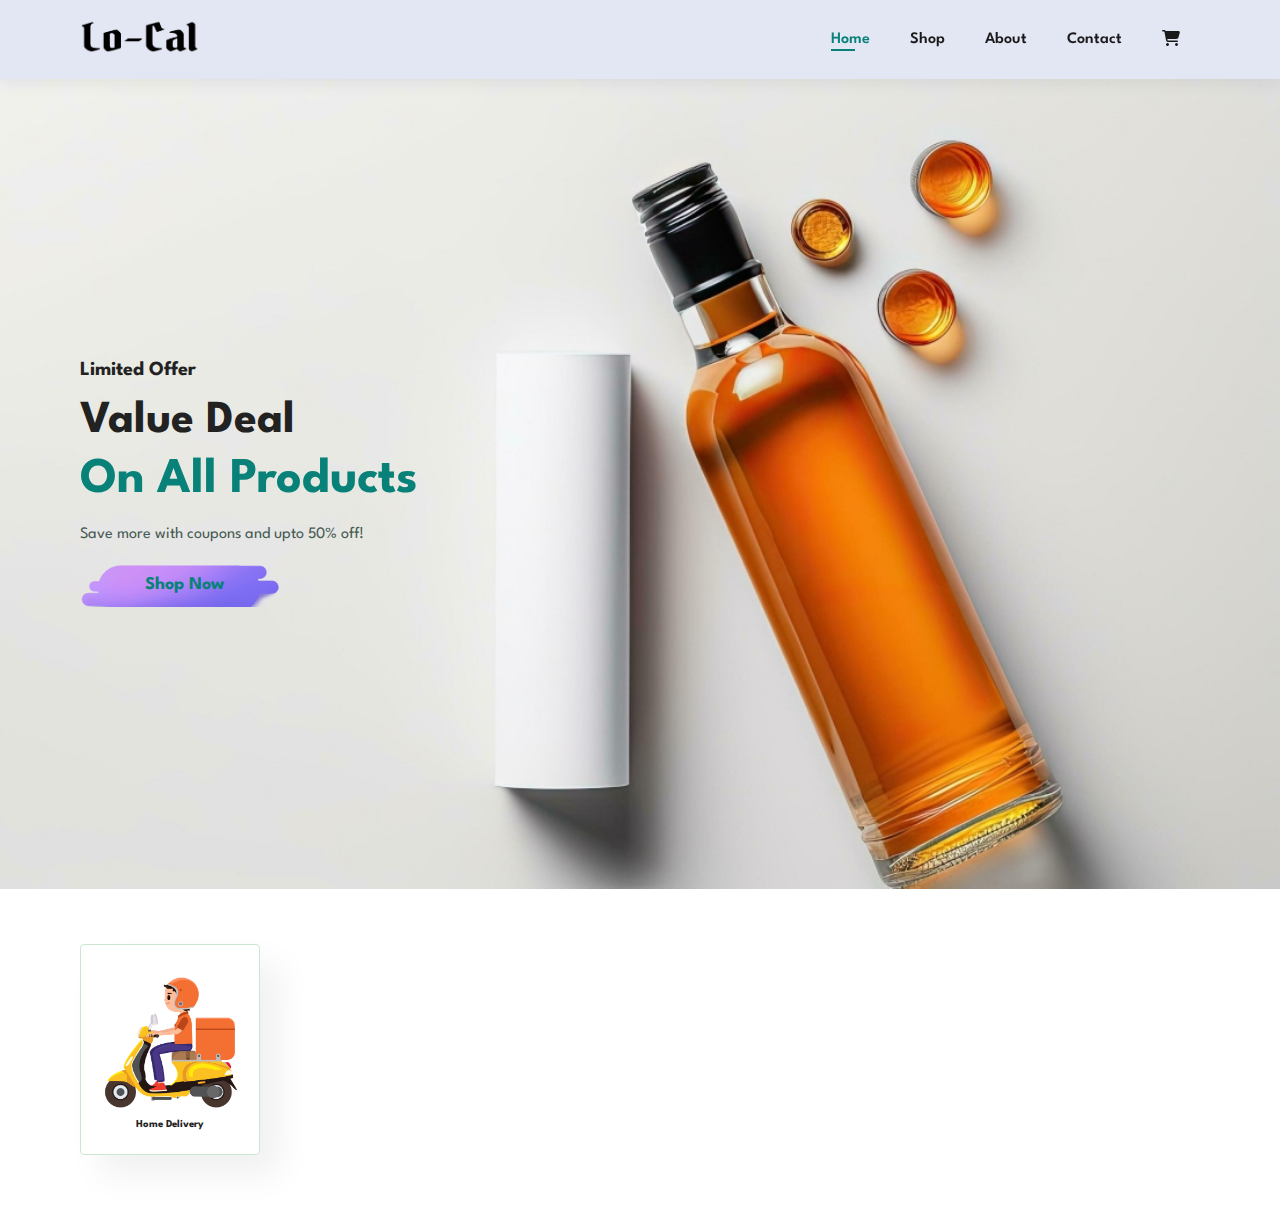
==== e-com/index.html @ 2f4bb517 "lo-cal" ====
<!DOCTYPE html>
<html lang="en">
<head>
    <meta charset="UTF-8">
    <meta http-equiv="X-UA-Compatible" content="ie=edge" />
    <meta name="viewport" content="width=device-width, initial-scale=1.0">
    <title>Lo-Cal</title>
    <link rel="stylesheet" href="style.css">
    <link rel="stylesheet" href="https://cdnjs.cloudflare.com/ajax/libs/font-awesome/6.6.0/css/all.min.css">
</head>
<body>
    
    <section id="header">
        <a href="#"><img src="assets/images/logo.png" class="logo" alt="Lo-Cal Logo"></a>
        <div>
            <ul id="navbar">
                <li><a class="active" href="index.html">Home</a></li>
                <li><a href="shop.html">Shop</a></li>
                <li><a href="about.html">About</a></li>
                <li><a href="contact.html">Contact</a></li>
                <li><a href="cart.html"><i class="fa-solid fa-cart-shopping"></i></a></li>
            </ul>
        </div>
    </section>

    <section id="hero">
        <h4>Limited Offer</h4>
        <h2>Value Deal</h2>
        <h1>On All Products</h1>
        <p>Save more with coupons and upto 50% off!</p>
        <button>Shop Now</button>
    </section>

    <section id="feature" class="section-p1">
         <div class="fe-box">
            <img src="assets/images/f1.png" alt="Home Delivery">
            <h6>Home Delivery</h6>
         </div>
    </section>

</body>
</html>
---- e-com/style.css ----
@import url('https://fonts.googleapis.com/css2?family=League+Spartan:wght@100..900&display=swap');

*{
    margin: 0;
    padding: 0;
    box-sizing: border-box;
    font-family: "League Spartan", sans-serif;
}

body{
    width: 100%;
}

h1{
    font-size: 50px;
    line-height: 64px;
    color: #222;
}

h2{
    font-size: 46px;
    line-height: 54px;
    color: #222;
}

h4{
    font-size: 20px;
    color: #222;
}

h6{
    font-weight: 700;
    color: #222;
}

p{
    font-size: 16px;
    color: #465b52;
    margin: 15px 0 20px;
}

.section-p1{
    padding: 40px 80px;
}

.section-m1{
    padding: 40px 0;
}

/* Header Start */

#header{
    display: flex;
    align-items: center;
    justify-content: space-between;
    padding: 20px 80px;
    background: #e3e6f3;
    box-shadow: 0 5px 15px rgba(0, 0, 0, 0.06);
    z-index: 999;
    position: sticky;
    top: 0;
    left: 0;
}

#header img{
    width: 120px;
}

#navbar{
    display: flex;
    align-items: center;
    justify-content: center;
}

#navbar li{
    list-style: none;
    padding: 0 20px;
    position: relative;
}

#navbar li a{
    text-decoration: none;
    font-size: 16px;
    font-weight: 600;
    color: #1a1a1a;
    transition: 0.3s ease;
}

#navbar li a:hover,
#navbar li a.active{
    color: #088178;
}

#navbar li a.active::after,
#navbar li a:hover::after{
    content: "";
    width: 30%;
    height: 2px;
    background: #088178;
    position: absolute;
    bottom: -4px;
    left: 20px;
}

/* Home Page */
#hero{
    background: url("assets/images/hero.jpg");
    height: 90vh;
    width: 100%;
    background-size: cover;
    background-position: top 25% right 0;
    padding: 0 80px;
    display: flex;
    flex-direction: column;
    align-items: flex-start;
    justify-content: center;
}

#hero h4{
    padding-bottom: 15px;
}

#hero h1{
    color: #088178;
}

#hero button{
    background-image: url("assets/images/button.png");
    background-color: transparent;
    color: #088178;
    border: 0;
    padding: 14px 80px 14px 65px;
    background-repeat: no-repeat;
    cursor: pointer;
    font-weight: 700;
    font-size: 18px;
}

/* Feature Start */

#feature .fe-box{
    width: 180px;
    text-align: center;
    padding: 25px 15px;
    box-shadow: 20px 20px 34px rgba(0, 0, 0, 0.06);
    border: 1px solid #cce7d0;
    border-radius: 4px;
    margin: 15px 0;
}

#feature .fe-box:hover{
    box-shadow: 10px 10px 54px rgba(70, 62, 221, 0.1);
}

.fe-box img{
    width: 150px;
}
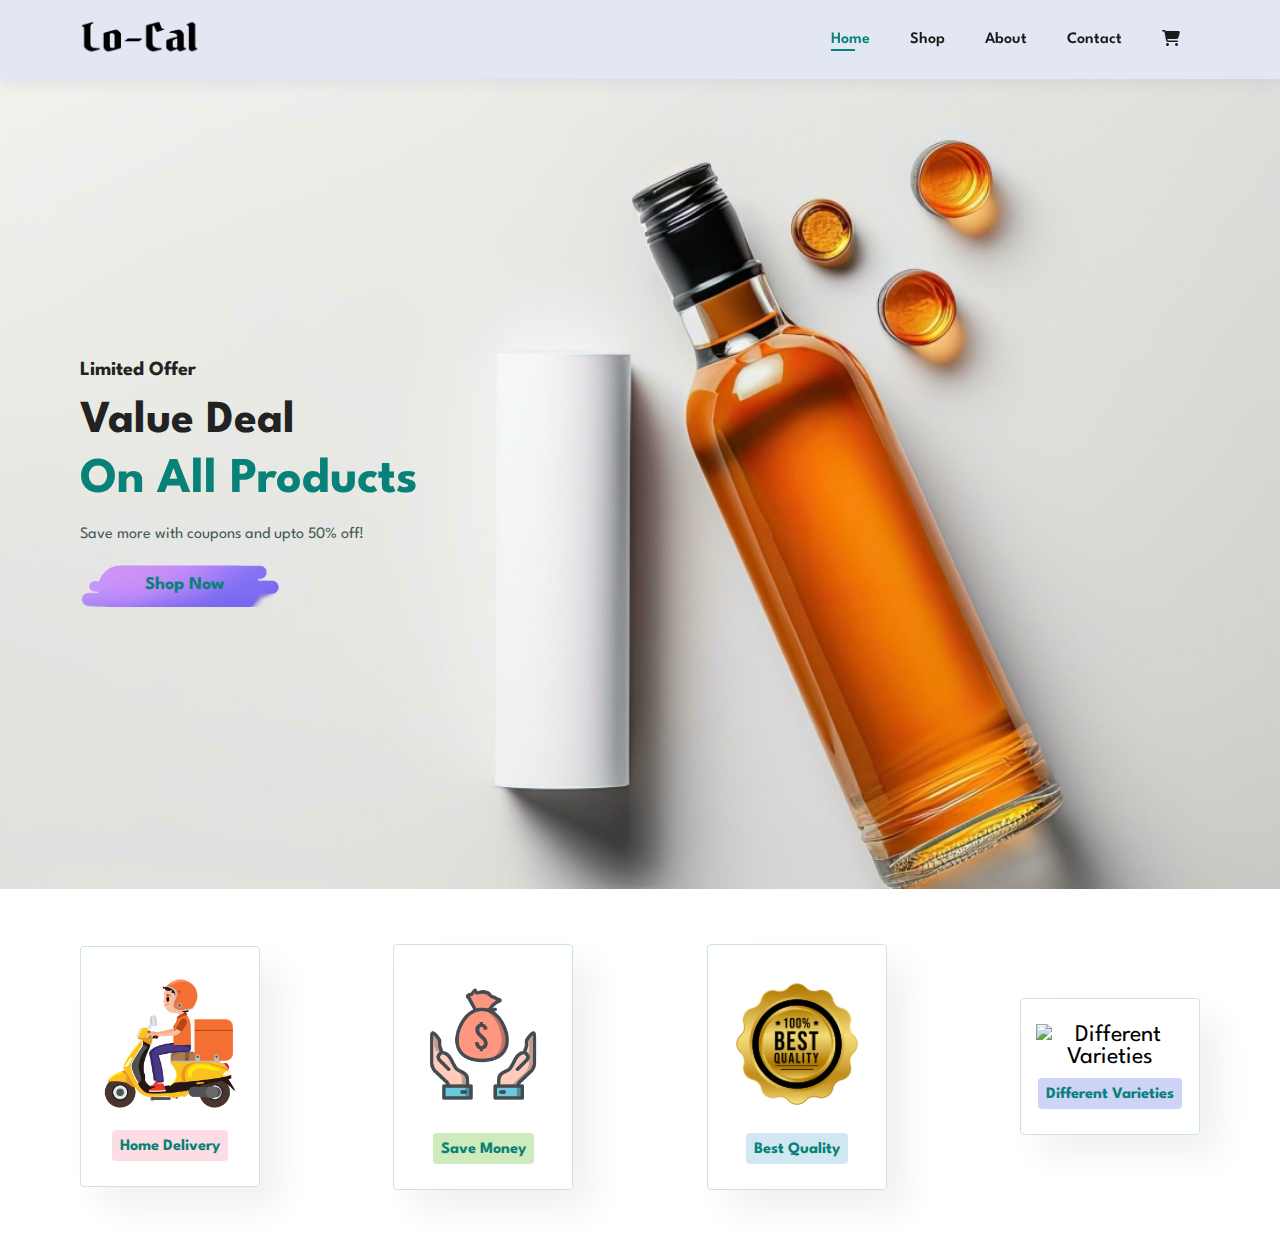
==== commit 00d1cf86: "lo-cal" ====
--- a/e-com/index.html
+++ b/e-com/index.html
@@ -36,6 +36,18 @@
             <img src="assets/images/f1.png" alt="Home Delivery">
             <h6>Home Delivery</h6>
          </div>
+         <div class="fe-box">
+            <img src="assets/images/f2.png" alt="Save Money">
+            <h6>Save Money</h6>
+         </div>
+         <div class="fe-box">
+            <img src="assets/images/f3.png" alt="Best Quality">
+            <h6>Best Quality</h6>
+         </div>
+         <div class="fe-box">
+            <img src="assets/images/f4.png" alt="Different Varieties">
+            <h6>Different Varieties</h6>
+         </div>
     </section>
 
 </body>
--- a/e-com/style.css
+++ b/e-com/style.css
@@ -138,6 +138,13 @@
 
 /* Feature Start */
 
+#feature{
+    display: flex;
+    align-items: center;
+    justify-content: space-between;
+    flex-wrap: wrap;
+}
+
 #feature .fe-box{
     width: 180px;
     text-align: center;
@@ -146,6 +153,7 @@
     border: 1px solid #cce7d0;
     border-radius: 4px;
     margin: 15px 0;
+    font-size: x-large;
 }
 
 #feature .fe-box:hover{
@@ -153,5 +161,28 @@
 }
 
 .fe-box img{
-    width: 150px;
+    width: 100%;
+    margin-bottom: 10px;
+}
+
+#feature .fe-box h6{
+    display: inline-block;
+    padding: 9px 8px 6px 8px;
+    line-height: 1;
+    border-radius: 4px;
+    color: #088178;
+    background-color: #fddde4;
+}
+
+#feature .fe-box:nth-child(2) h6{
+    background-color: #cdebbc;
+}
+#feature .fe-box:nth-child(3) h6{
+    background-color: #d1e8f2;
+}
+#feature .fe-box:nth-child(4) h6{
+    background-color: #cdd4f8;
+}
+#feature .fe-box:nth-child(5) h6{
+    background-color: #fff2e5;
 }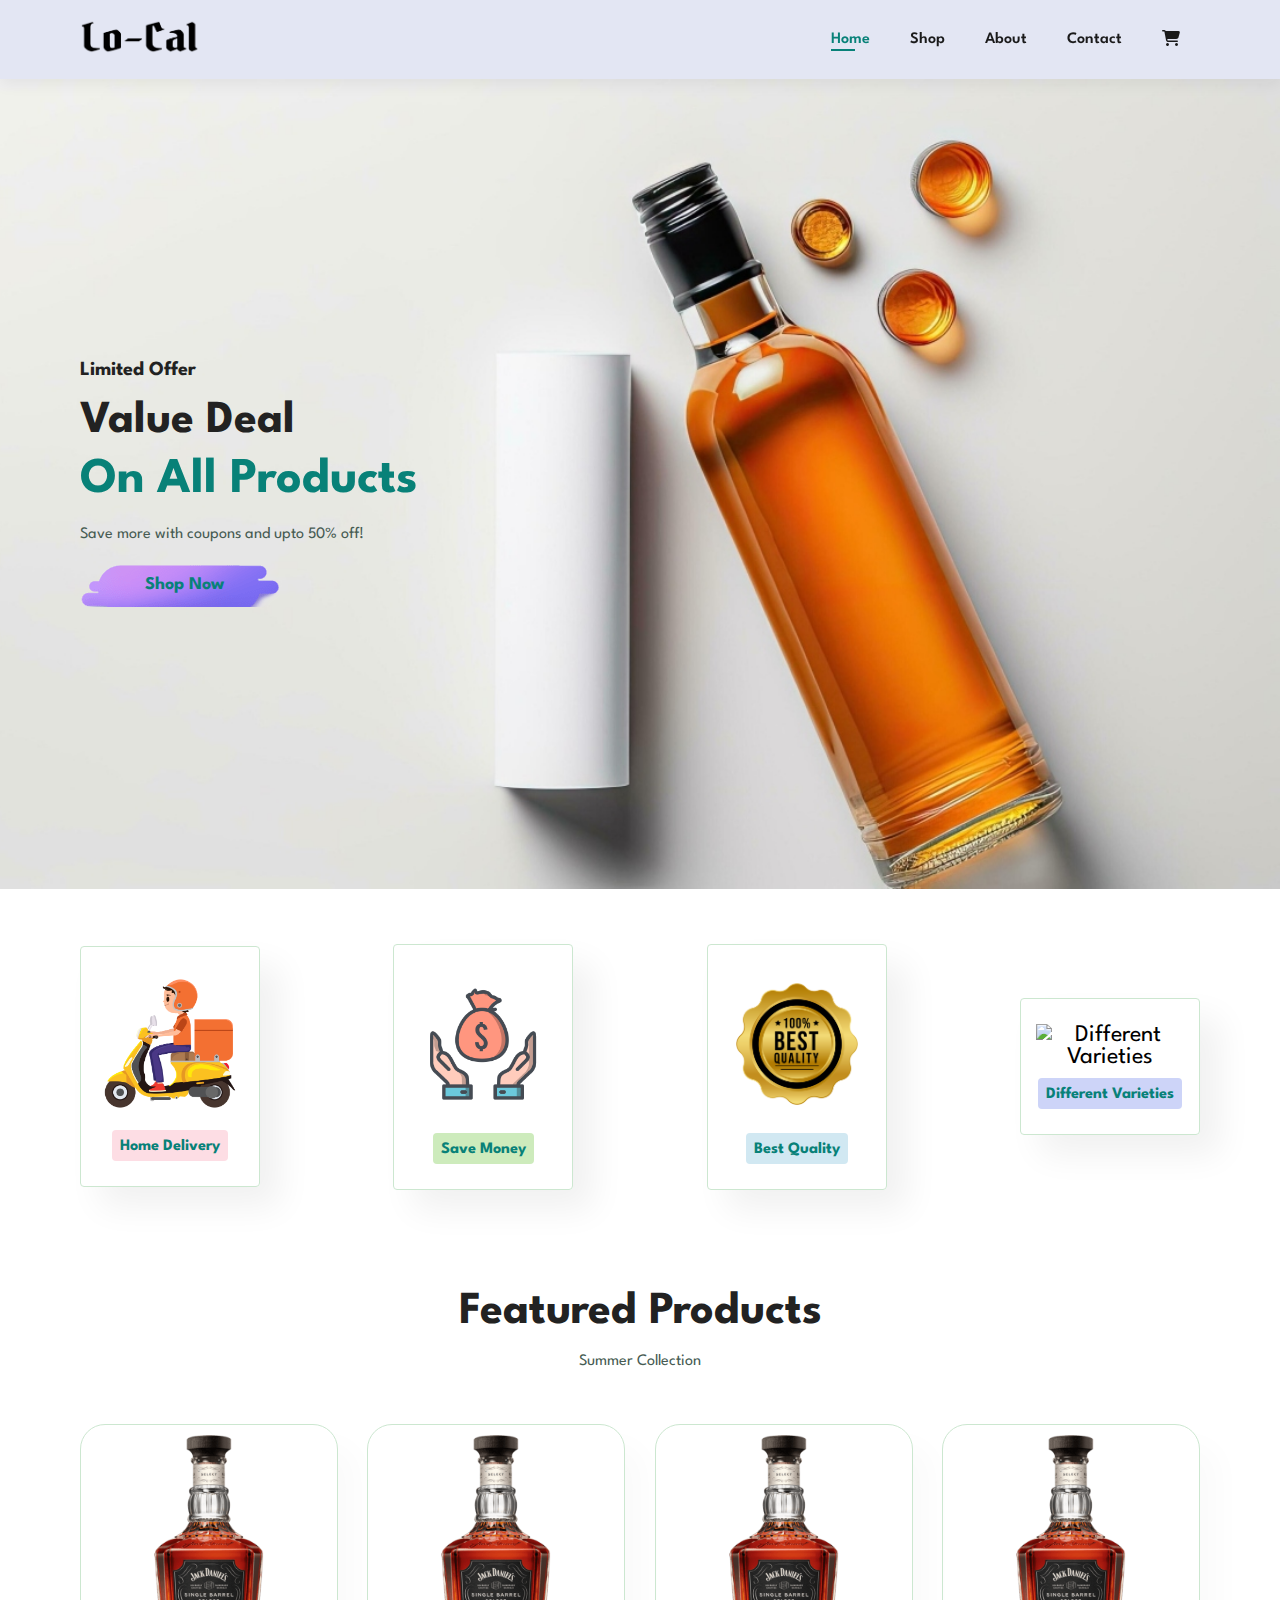
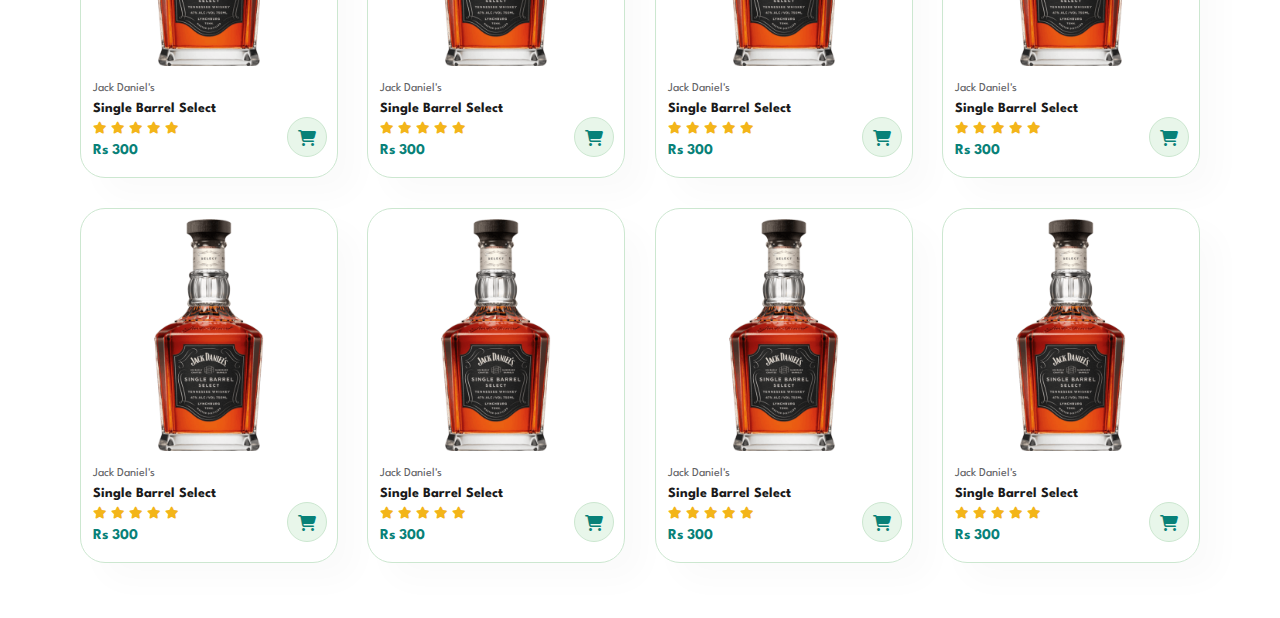
==== commit 18e85352: "lo-cal" ====
--- a/e-com/index.html
+++ b/e-com/index.html
@@ -50,5 +50,140 @@
          </div>
     </section>
 
+    <section id="product1" class="section-p1">
+        <h2>Featured Products</h2>
+        <p>Summer Collection</p>
+        <div class="pro-container">
+            <div class="pro">
+                <img src="assets/images/p1.png" alt="Product 1">
+                <div class="desc">
+                    <span>Jack Daniel's</span>
+                    <h5>Single Barrel Select</h5>
+                    <div class="star">
+                        <i class="fas fa-star"></i>
+                        <i class="fas fa-star"></i>
+                        <i class="fas fa-star"></i>
+                        <i class="fas fa-star"></i>
+                        <i class="fas fa-star"></i>
+                    </div>
+                    <h4>Rs 300</h4>
+                </div>
+                <a href="#"><i class="fa fa-cart-shopping cart"></i></a>
+            </div>
+            <div class="pro">
+                <img src="assets/images/p1.png" alt="Product 1">
+                <div class="desc">
+                    <span>Jack Daniel's</span>
+                    <h5>Single Barrel Select</h5>
+                    <div class="star">
+                        <i class="fas fa-star"></i>
+                        <i class="fas fa-star"></i>
+                        <i class="fas fa-star"></i>
+                        <i class="fas fa-star"></i>
+                        <i class="fas fa-star"></i>
+                    </div>
+                    <h4>Rs 300</h4>
+                </div>
+                <a href="#"><i class="fa fa-cart-shopping cart"></i></a>
+            </div>
+            <div class="pro">
+                <img src="assets/images/p1.png" alt="Product 1">
+                <div class="desc">
+                    <span>Jack Daniel's</span>
+                    <h5>Single Barrel Select</h5>
+                    <div class="star">
+                        <i class="fas fa-star"></i>
+                        <i class="fas fa-star"></i>
+                        <i class="fas fa-star"></i>
+                        <i class="fas fa-star"></i>
+                        <i class="fas fa-star"></i>
+                    </div>
+                    <h4>Rs 300</h4>
+                </div>
+                <a href="#"><i class="fa fa-cart-shopping cart"></i></a>
+            </div>
+            <div class="pro">
+                <img src="assets/images/p1.png" alt="Product 1">
+                <div class="desc">
+                    <span>Jack Daniel's</span>
+                    <h5>Single Barrel Select</h5>
+                    <div class="star">
+                        <i class="fas fa-star"></i>
+                        <i class="fas fa-star"></i>
+                        <i class="fas fa-star"></i>
+                        <i class="fas fa-star"></i>
+                        <i class="fas fa-star"></i>
+                    </div>
+                    <h4>Rs 300</h4>
+                </div>
+                <a href="#"><i class="fa fa-cart-shopping cart"></i></a>
+            </div>
+            <div class="pro">
+                <img src="assets/images/p1.png" alt="Product 1">
+                <div class="desc">
+                    <span>Jack Daniel's</span>
+                    <h5>Single Barrel Select</h5>
+                    <div class="star">
+                        <i class="fas fa-star"></i>
+                        <i class="fas fa-star"></i>
+                        <i class="fas fa-star"></i>
+                        <i class="fas fa-star"></i>
+                        <i class="fas fa-star"></i>
+                    </div>
+                    <h4>Rs 300</h4>
+                </div>
+                <a href="#"><i class="fa fa-cart-shopping cart"></i></a>
+            </div>
+            <div class="pro">
+                <img src="assets/images/p1.png" alt="Product 1">
+                <div class="desc">
+                    <span>Jack Daniel's</span>
+                    <h5>Single Barrel Select</h5>
+                    <div class="star">
+                        <i class="fas fa-star"></i>
+                        <i class="fas fa-star"></i>
+                        <i class="fas fa-star"></i>
+                        <i class="fas fa-star"></i>
+                        <i class="fas fa-star"></i>
+                    </div>
+                    <h4>Rs 300</h4>
+                </div>
+                <a href="#"><i class="fa fa-cart-shopping cart"></i></a>
+            </div>
+            <div class="pro">
+                <img src="assets/images/p1.png" alt="Product 1">
+                <div class="desc">
+                    <span>Jack Daniel's</span>
+                    <h5>Single Barrel Select</h5>
+                    <div class="star">
+                        <i class="fas fa-star"></i>
+                        <i class="fas fa-star"></i>
+                        <i class="fas fa-star"></i>
+                        <i class="fas fa-star"></i>
+                        <i class="fas fa-star"></i>
+                    </div>
+                    <h4>Rs 300</h4>
+                </div>
+                <a href="#"><i class="fa fa-cart-shopping cart"></i></a>
+            </div>
+            <div class="pro">
+                <img src="assets/images/p1.png" alt="Product 1">
+                <div class="desc">
+                    <span>Jack Daniel's</span>
+                    <h5>Single Barrel Select</h5>
+                    <div class="star">
+                        <i class="fas fa-star"></i>
+                        <i class="fas fa-star"></i>
+                        <i class="fas fa-star"></i>
+                        <i class="fas fa-star"></i>
+                        <i class="fas fa-star"></i>
+                    </div>
+                    <h4>Rs 300</h4>
+                </div>
+                <a href="#"><i class="fa fa-cart-shopping cart"></i></a>
+            </div>
+        </div>
+    </section>
+
 </body>
 </html>--- a/e-com/style.css
+++ b/e-com/style.css
@@ -185,4 +185,81 @@
 }
 #feature .fe-box:nth-child(5) h6{
     background-color: #fff2e5;
+}
+
+#product1{
+    text-align: center;
+}
+
+#product1 .pro-container{
+    display: flex;
+    justify-content: space-between;
+    align-items: center;
+    padding-top: 20px;
+    flex-wrap: wrap;
+}
+
+#product1 .pro{
+    width: 23%;
+    min-width: 250px;
+    padding: 10px 12px;
+    border: 1px solid #cce7d0;
+    border-radius: 25px;
+    cursor: pointer;
+    box-shadow: 20px 20px 30px rgba(0, 0, 0, 0.02);
+    margin: 15px 0;
+    transition: 0.2s ease;
+    position: relative;
+}
+
+#product1 .pro:hover{
+    box-shadow: 20px 20px 30px rgba(0, 0, 0, 0.06);
+}
+
+#product1 .pro img{
+    width: 100%;
+    border-radius: 20px;
+}
+
+#product1 .pro .desc{
+    text-align: start;
+    padding: 10px 0;
+
+}
+
+#product1 .pro .desc span{
+    color: #606063;
+    font-size: 12px;
+}
+
+#product1 .pro .desc h5{
+    padding-top: 7px;
+    color: #1a1a1a;
+    font-size: 14px;
+}
+
+#product1 .pro .desc i{
+    padding-top: 7px;
+    font-size: 12px;
+    color: #f3b519;
+}
+
+#product1 .pro .desc h4{
+    padding-top: 7px;
+    font-size: 15px;
+    font-weight: 700;
+    color: #088178;
+}
+
+#product1 .pro .cart{
+    width: 40px;
+    height: 40px;
+    line-height: 40px;
+    border-radius: 50px;
+    background-color: #e8f6ea ;
+    color: #088178;
+    border: 1px solid #cce7d0;
+    position: absolute;
+    bottom: 20px;
+    right: 10px;
 }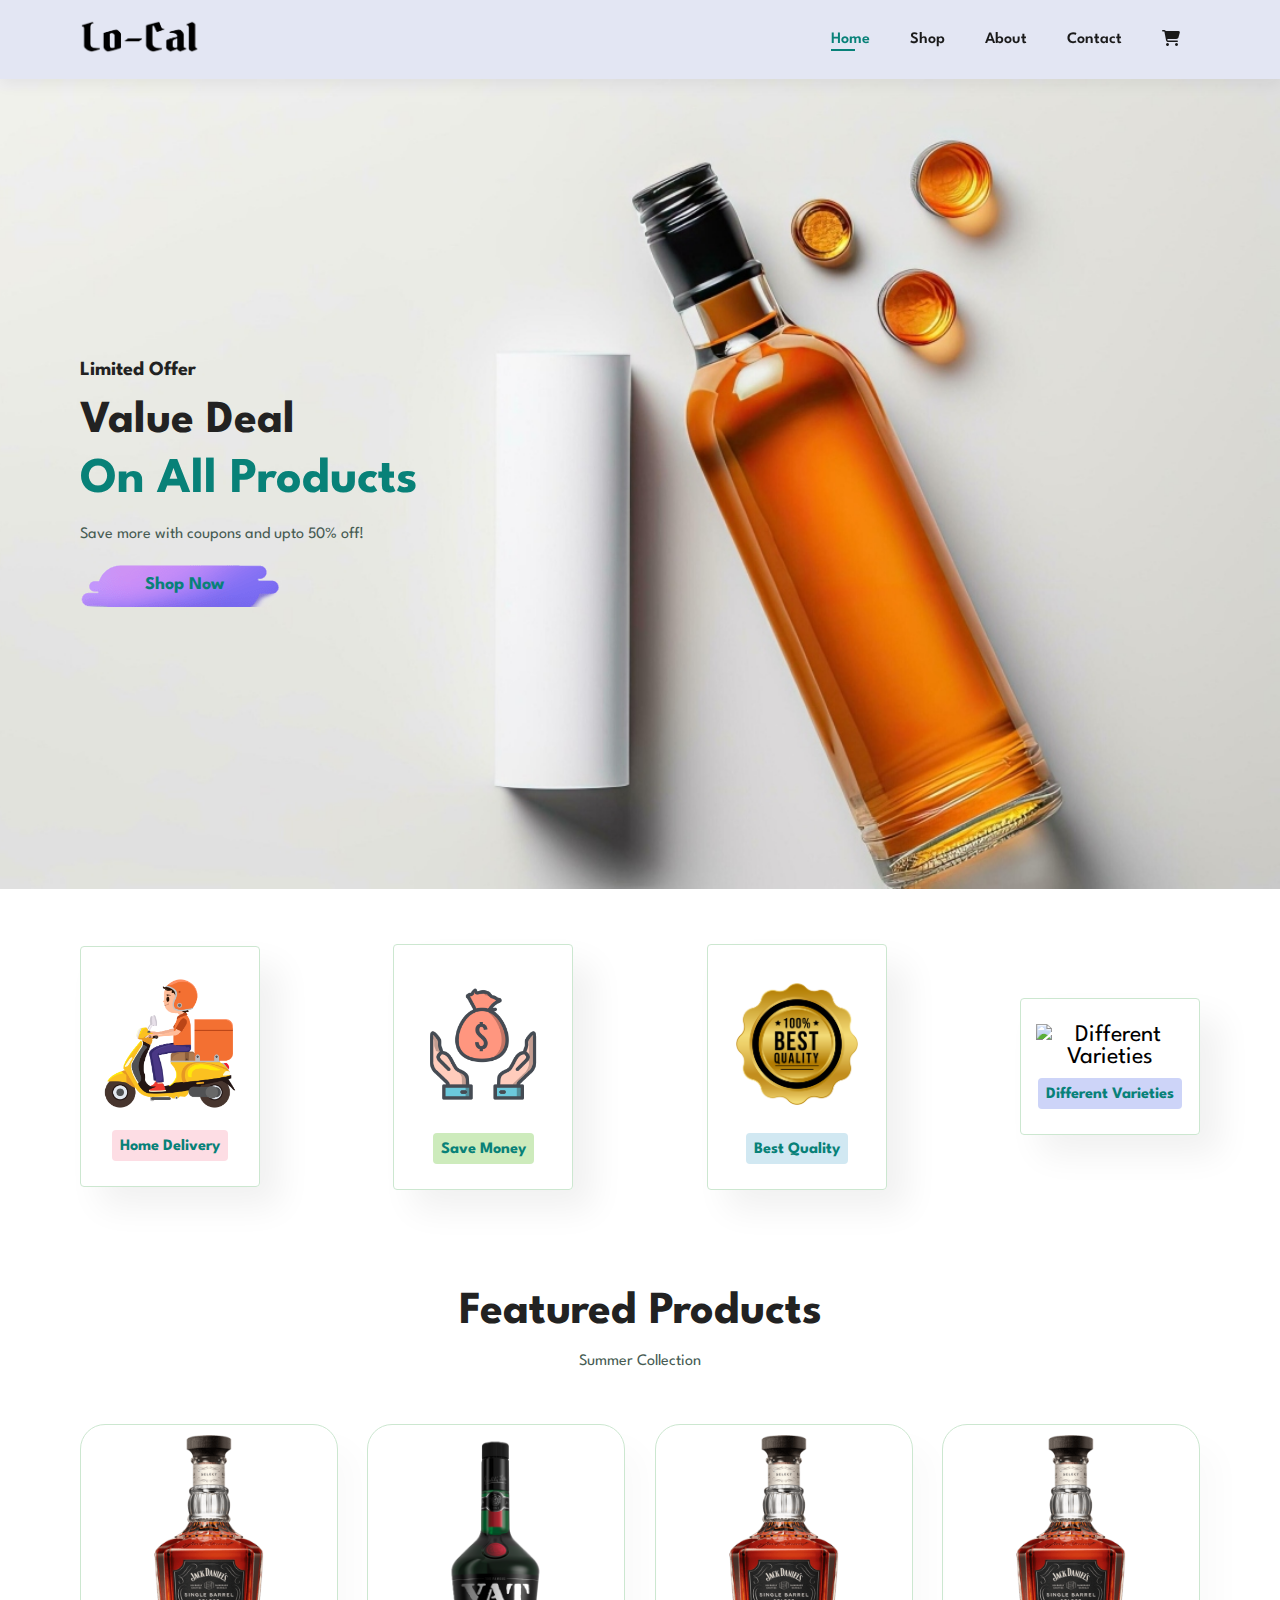
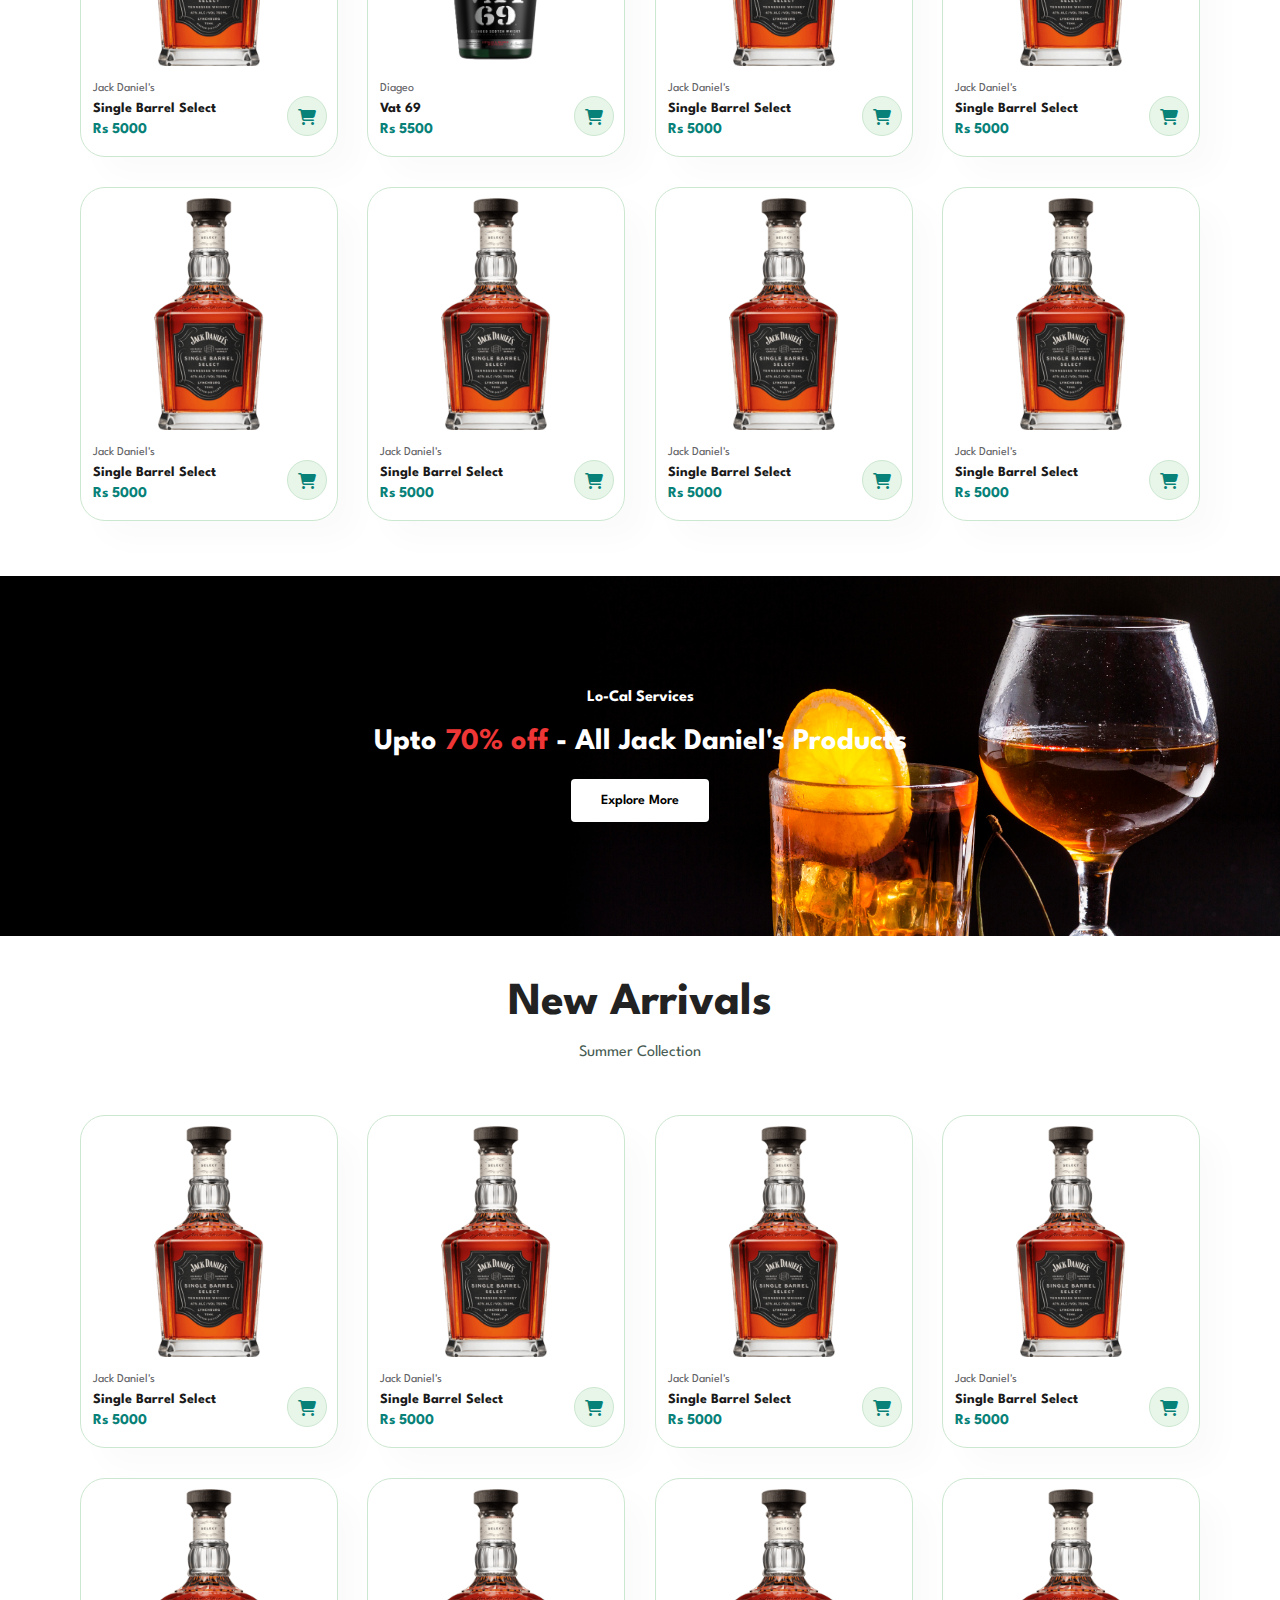
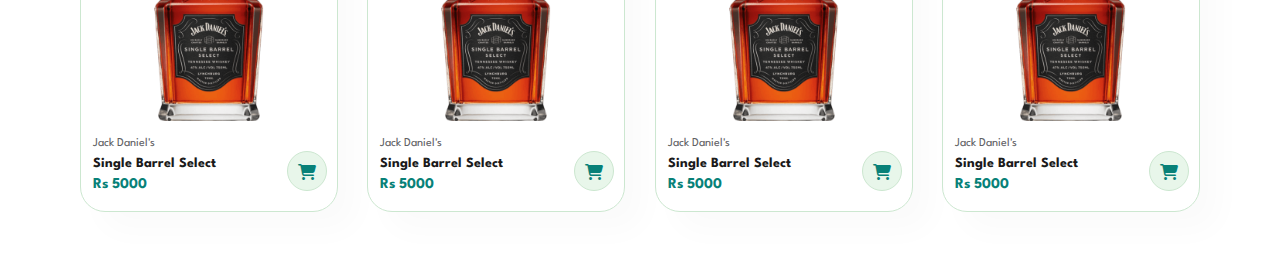
==== commit c0787423: "lo-cal" ====
--- a/e-com/index.html
+++ b/e-com/index.html
@@ -59,131 +59,161 @@
                 <div class="desc">
                     <span>Jack Daniel's</span>
                     <h5>Single Barrel Select</h5>
-                    <div class="star">
-                        <i class="fas fa-star"></i>
-                        <i class="fas fa-star"></i>
-                        <i class="fas fa-star"></i>
-                        <i class="fas fa-star"></i>
-                        <i class="fas fa-star"></i>
-                    </div>
-                    <h4>Rs 300</h4>
-                </div>
-                <a href="#"><i class="fa fa-cart-shopping cart"></i></a>
-            </div>
-            <div class="pro">
-                <img src="assets/images/p1.png" alt="Product 1">
-                <div class="desc">
-                    <span>Jack Daniel's</span>
-                    <h5>Single Barrel Select</h5>
-                    <div class="star">
-                        <i class="fas fa-star"></i>
-                        <i class="fas fa-star"></i>
-                        <i class="fas fa-star"></i>
-                        <i class="fas fa-star"></i>
-                        <i class="fas fa-star"></i>
-                    </div>
-                    <h4>Rs 300</h4>
-                </div>
-                <a href="#"><i class="fa fa-cart-shopping cart"></i></a>
-            </div>
-            <div class="pro">
-                <img src="assets/images/p1.png" alt="Product 1">
-                <div class="desc">
-                    <span>Jack Daniel's</span>
-                    <h5>Single Barrel Select</h5>
-                    <div class="star">
-                        <i class="fas fa-star"></i>
-                        <i class="fas fa-star"></i>
-                        <i class="fas fa-star"></i>
-                        <i class="fas fa-star"></i>
-                        <i class="fas fa-star"></i>
-                    </div>
-                    <h4>Rs 300</h4>
-                </div>
-                <a href="#"><i class="fa fa-cart-shopping cart"></i></a>
-            </div>
-            <div class="pro">
-                <img src="assets/images/p1.png" alt="Product 1">
-                <div class="desc">
-                    <span>Jack Daniel's</span>
-                    <h5>Single Barrel Select</h5>
-                    <div class="star">
-                        <i class="fas fa-star"></i>
-                        <i class="fas fa-star"></i>
-                        <i class="fas fa-star"></i>
-                        <i class="fas fa-star"></i>
-                        <i class="fas fa-star"></i>
-                    </div>
-                    <h4>Rs 300</h4>
-                </div>
-                <a href="#"><i class="fa fa-cart-shopping cart"></i></a>
-            </div>
-            <div class="pro">
-                <img src="assets/images/p1.png" alt="Product 1">
-                <div class="desc">
-                    <span>Jack Daniel's</span>
-                    <h5>Single Barrel Select</h5>
-                    <div class="star">
-                        <i class="fas fa-star"></i>
-                        <i class="fas fa-star"></i>
-                        <i class="fas fa-star"></i>
-                        <i class="fas fa-star"></i>
-                        <i class="fas fa-star"></i>
-                    </div>
-                    <h4>Rs 300</h4>
-                </div>
-                <a href="#"><i class="fa fa-cart-shopping cart"></i></a>
-            </div>
-            <div class="pro">
-                <img src="assets/images/p1.png" alt="Product 1">
-                <div class="desc">
-                    <span>Jack Daniel's</span>
-                    <h5>Single Barrel Select</h5>
-                    <div class="star">
-                        <i class="fas fa-star"></i>
-                        <i class="fas fa-star"></i>
-                        <i class="fas fa-star"></i>
-                        <i class="fas fa-star"></i>
-                        <i class="fas fa-star"></i>
-                    </div>
-                    <h4>Rs 300</h4>
-                </div>
-                <a href="#"><i class="fa fa-cart-shopping cart"></i></a>
-            </div>
-            <div class="pro">
-                <img src="assets/images/p1.png" alt="Product 1">
-                <div class="desc">
-                    <span>Jack Daniel's</span>
-                    <h5>Single Barrel Select</h5>
-                    <div class="star">
-                        <i class="fas fa-star"></i>
-                        <i class="fas fa-star"></i>
-                        <i class="fas fa-star"></i>
-                        <i class="fas fa-star"></i>
-                        <i class="fas fa-star"></i>
-                    </div>
-                    <h4>Rs 300</h4>
-                </div>
-                <a href="#"><i class="fa fa-cart-shopping cart"></i></a>
-            </div>
-            <div class="pro">
-                <img src="assets/images/p1.png" alt="Product 1">
-                <div class="desc">
-                    <span>Jack Daniel's</span>
-                    <h5>Single Barrel Select</h5>
-                    <div class="star">
-                        <i class="fas fa-star"></i>
-                        <i class="fas fa-star"></i>
-                        <i class="fas fa-star"></i>
-                        <i class="fas fa-star"></i>
-                        <i class="fas fa-star"></i>
-                    </div>
-                    <h4>Rs 300</h4>
+                    <h4>Rs 5000</h4>
+                </div>
+                <a href="#"><i class="fa fa-cart-shopping cart"></i></a>
+            </div>
+            <div class="pro">
+                <img src="assets/images/p2.png" alt="Product 1">
+                <div class="desc">
+                    <span>Diageo</span>
+                    <h5>Vat 69</h5>
+                    <h4>Rs 5500</h4>
+                </div>
+                <a href="#"><i class="fa fa-cart-shopping cart"></i></a>
+            </div>
+            <div class="pro">
+                <img src="assets/images/p1.png" alt="Product 1">
+                <div class="desc">
+                    <span>Jack Daniel's</span>
+                    <h5>Single Barrel Select</h5>
+                    <h4>Rs 5000</h4>
+                </div>
+                <a href="#"><i class="fa fa-cart-shopping cart"></i></a>
+            </div>
+            <div class="pro">
+                <img src="assets/images/p1.png" alt="Product 1">
+                <div class="desc">
+                    <span>Jack Daniel's</span>
+                    <h5>Single Barrel Select</h5>
+                    <h4>Rs 5000</h4>
+                </div>
+                <a href="#"><i class="fa fa-cart-shopping cart"></i></a>
+            </div>
+            <div class="pro">
+                <img src="assets/images/p1.png" alt="Product 1">
+                <div class="desc">
+                    <span>Jack Daniel's</span>
+                    <h5>Single Barrel Select</h5>
+                    <h4>Rs 5000</h4>
+                </div>
+                <a href="#"><i class="fa fa-cart-shopping cart"></i></a>
+            </div>
+            <div class="pro">
+                <img src="assets/images/p1.png" alt="Product 1">
+                <div class="desc">
+                    <span>Jack Daniel's</span>
+                    <h5>Single Barrel Select</h5>
+                    <h4>Rs 5000</h4>
+                </div>
+                <a href="#"><i class="fa fa-cart-shopping cart"></i></a>
+            </div>
+            <div class="pro">
+                <img src="assets/images/p1.png" alt="Product 1">
+                <div class="desc">
+                    <span>Jack Daniel's</span>
+                    <h5>Single Barrel Select</h5>
+                    <h4>Rs 5000</h4>
+                </div>
+                <a href="#"><i class="fa fa-cart-shopping cart"></i></a>
+            </div>
+            <div class="pro">
+                <img src="assets/images/p1.png" alt="Product 1">
+                <div class="desc">
+                    <span>Jack Daniel's</span>
+                    <h5>Single Barrel Select</h5>
+                    <h4>Rs 5000</h4>
                 </div>
                 <a href="#"><i class="fa fa-cart-shopping cart"></i></a>
             </div>
         </div>
     </section>
 
+    <section id="banner" class="section-m1">
+        <h4>Lo-Cal Services</h4>
+        <h2>Upto <span>70% off</span> - All Jack Daniel's Products</h2>
+        <button class="normal">Explore More</button>
+    </section>
+
+    <section id="product1" class="section-p1">
+        <h2>New Arrivals</h2>
+        <p>Summer Collection</p>
+        <div class="pro-container">
+            <div class="pro">
+                <img src="assets/images/p1.png" alt="Product 1">
+                <div class="desc">
+                    <span>Jack Daniel's</span>
+                    <h5>Single Barrel Select</h5>
+                    <h4>Rs 5000</h4>
+                </div>
+                <a href="#"><i class="fa fa-cart-shopping cart"></i></a>
+            </div>
+            <div class="pro">
+                <img src="assets/images/p1.png" alt="Product 1">
+                <div class="desc">
+                    <span>Jack Daniel's</span>
+                    <h5>Single Barrel Select</h5>
+                    <h4>Rs 5000</h4>
+                </div>
+                <a href="#"><i class="fa fa-cart-shopping cart"></i></a>
+            </div>
+            <div class="pro">
+                <img src="assets/images/p1.png" alt="Product 1">
+                <div class="desc">
+                    <span>Jack Daniel's</span>
+                    <h5>Single Barrel Select</h5>
+                    <h4>Rs 5000</h4>
+                </div>
+                <a href="#"><i class="fa fa-cart-shopping cart"></i></a>
+            </div>
+            <div class="pro">
+                <img src="assets/images/p1.png" alt="Product 1">
+                <div class="desc">
+                    <span>Jack Daniel's</span>
+                    <h5>Single Barrel Select</h5>
+                    <h4>Rs 5000</h4>
+                </div>
+                <a href="#"><i class="fa fa-cart-shopping cart"></i></a>
+            </div>
+            <div class="pro">
+                <img src="assets/images/p1.png" alt="Product 1">
+                <div class="desc">
+                    <span>Jack Daniel's</span>
+                    <h5>Single Barrel Select</h5>
+                    <h4>Rs 5000</h4>
+                </div>
+                <a href="#"><i class="fa fa-cart-shopping cart"></i></a>
+            </div>
+            <div class="pro">
+                <img src="assets/images/p1.png" alt="Product 1">
+                <div class="desc">
+                    <span>Jack Daniel's</span>
+                    <h5>Single Barrel Select</h5>
+                    <h4>Rs 5000</h4>
+                </div>
+                <a href="#"><i class="fa fa-cart-shopping cart"></i></a>
+            </div>
+            <div class="pro">
+                <img src="assets/images/p1.png" alt="Product 1">
+                <div class="desc">
+                    <span>Jack Daniel's</span>
+                    <h5>Single Barrel Select</h5>
+                    <h4>Rs 5000</h4>
+                </div>
+                <a href="#"><i class="fa fa-cart-shopping cart"></i></a>
+            </div>
+            <div class="pro">
+                <img src="assets/images/p1.png" alt="Product 1">
+                <div class="desc">
+                    <span>Jack Daniel's</span>
+                    <h5>Single Barrel Select</h5>
+                    <h4>Rs 5000</h4>
+                </div>
+                <a href="#"><i class="fa fa-cart-shopping cart"></i></a>
+            </div>
+        </div>
+    </section>
+
+    
 </body>
 </html>--- a/e-com/style.css
+++ b/e-com/style.css
@@ -45,6 +45,19 @@
 
 .section-m1{
     padding: 40px 0;
+}
+
+button.normal{
+    font-size: 14px;
+    font-weight: 600;
+    padding: 15px 30px;
+    color: #000;
+    background-color: #fff;
+    border-radius: 4px;
+    cursor: pointer;
+    border: none;
+    outline: none;
+    transition: 0.2s;
 }
 
 /* Header Start */
@@ -238,12 +251,6 @@
     font-size: 14px;
 }
 
-#product1 .pro .desc i{
-    padding-top: 7px;
-    font-size: 12px;
-    color: #f3b519;
-}
-
 #product1 .pro .desc h4{
     padding-top: 7px;
     font-size: 15px;
@@ -262,4 +269,40 @@
     position: absolute;
     bottom: 20px;
     right: 10px;
+}
+
+/* Banner */
+
+#banner{
+    display: flex;
+    flex-direction: column;
+    justify-content: center;
+    align-items: center;
+    text-align: center;
+    background-image: url("assets/images/b1.jpg");
+    width: 100%;
+    height: 40vh;
+    background-size: cover;
+}
+
+#banner h4{
+    color: #fff;
+    font-size: 16px;
+}
+
+#banner h2{
+    color: #fff;
+    font-size: 30px;
+    padding: 10px 0;
+}
+
+#banner h2 span{
+    color: #ef3636;
+    font-size: 30px;
+    padding: 10px 0;
+}
+
+#banner button:hover{
+    background-color: #088178;
+    color: #fff;
 }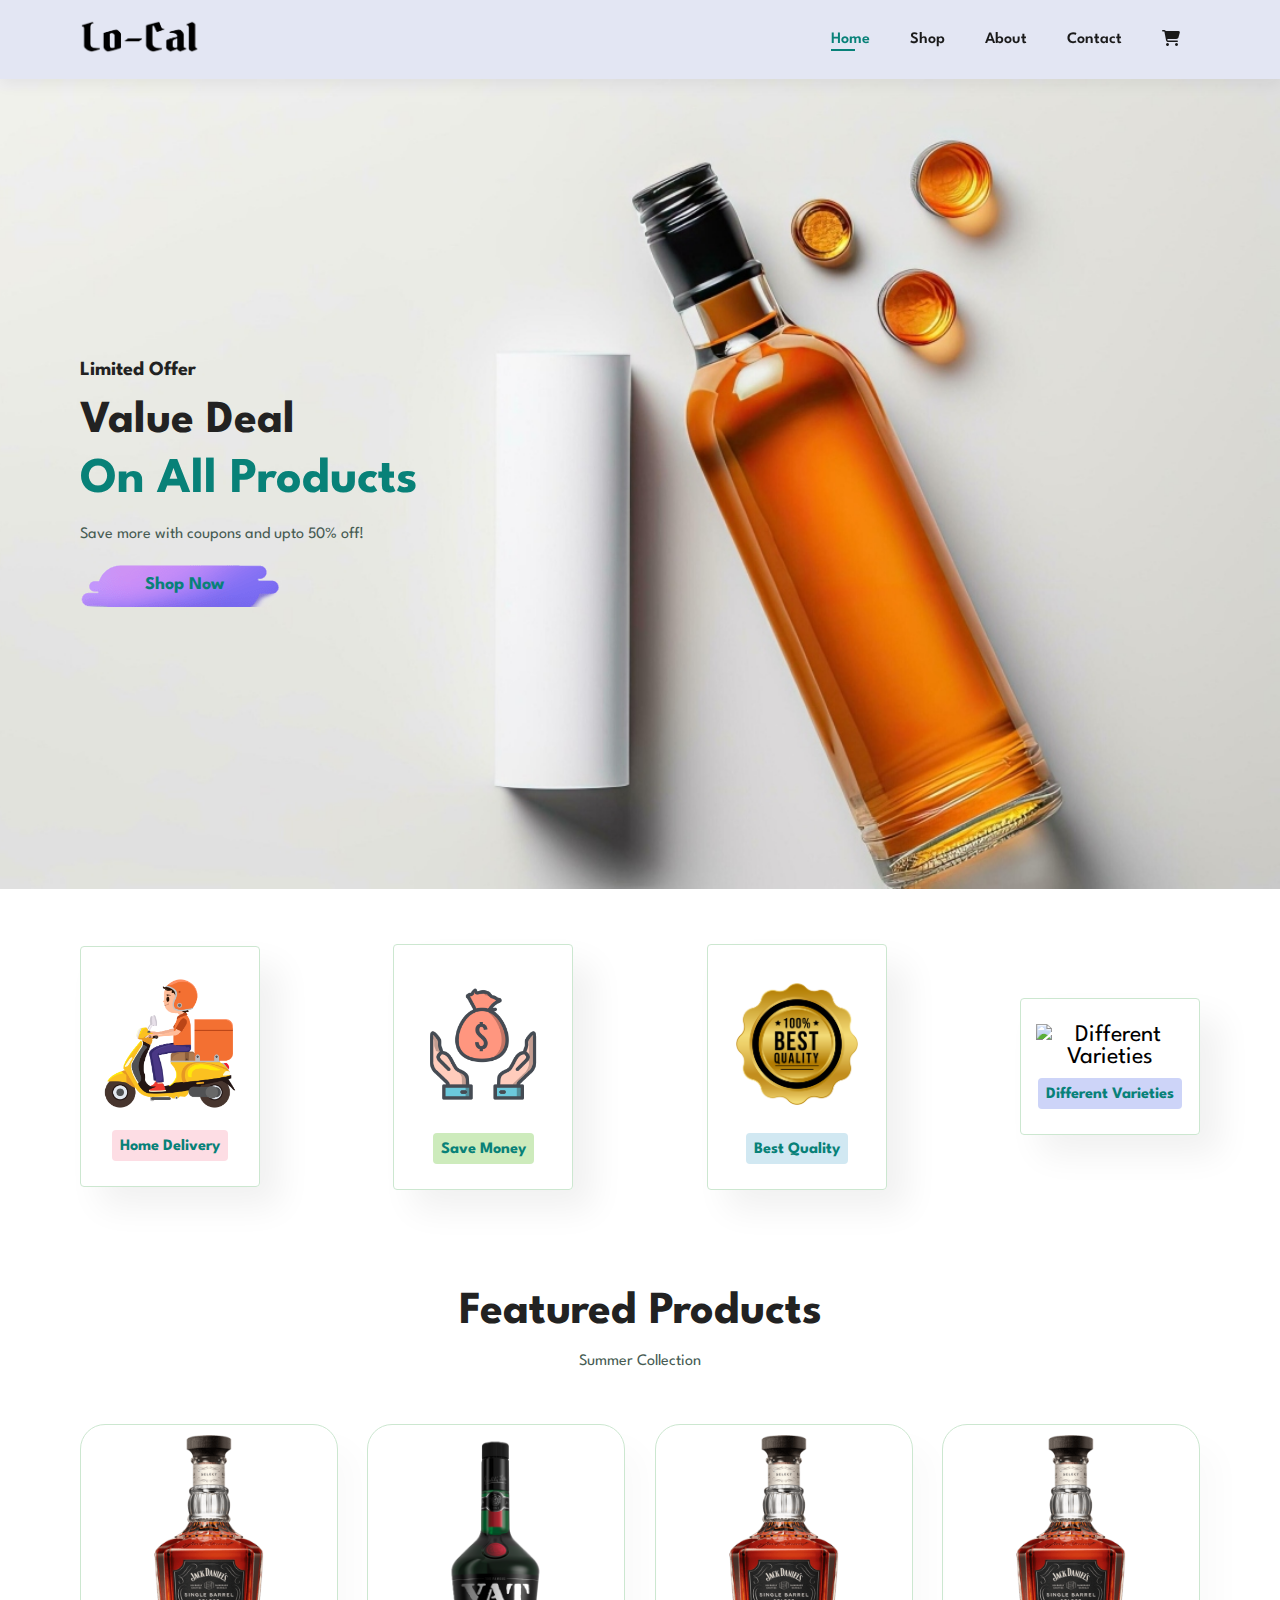
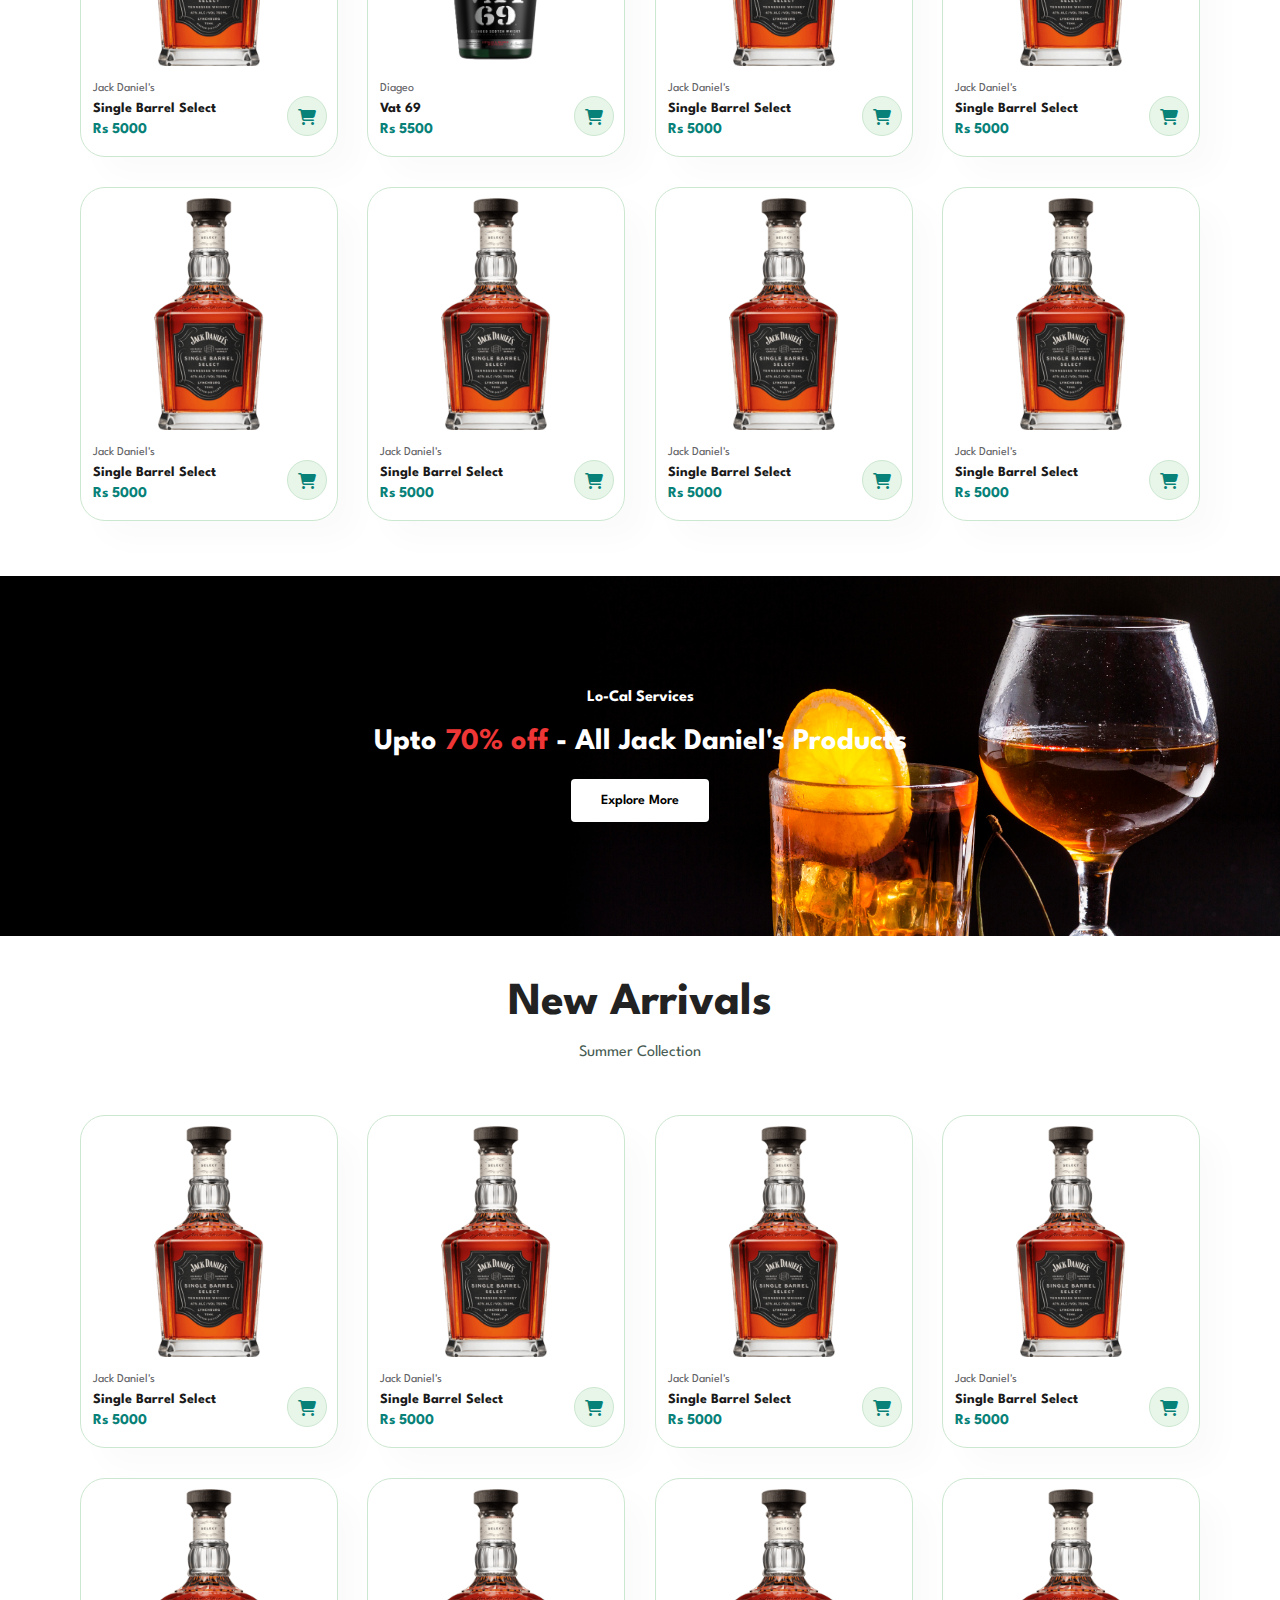
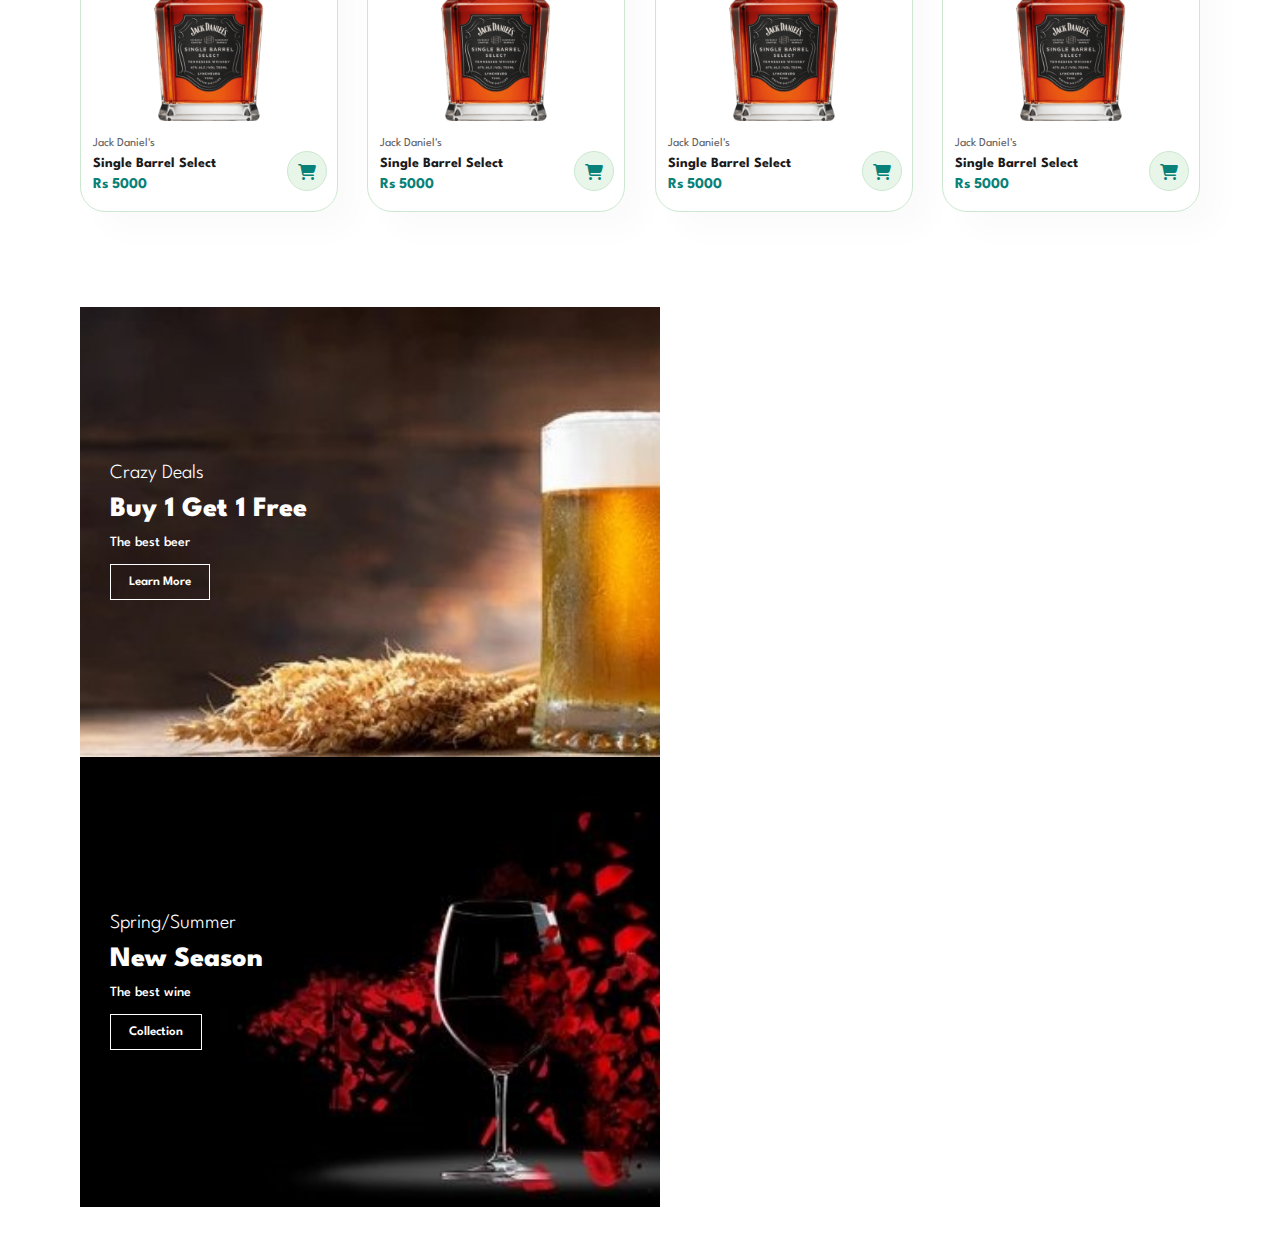
==== commit 90d3e69c: "lo-cal" ====
--- a/e-com/index.html
+++ b/e-com/index.html
@@ -9,7 +9,7 @@
     <link rel="stylesheet" href="https://cdnjs.cloudflare.com/ajax/libs/font-awesome/6.6.0/css/all.min.css">
 </head>
 <body>
-    
+    <!-- Navbar -->
     <section id="header">
         <a href="#"><img src="assets/images/logo.png" class="logo" alt="Lo-Cal Logo"></a>
         <div>
@@ -22,7 +22,7 @@
             </ul>
         </div>
     </section>
-
+    <!-- Hero Section -->
     <section id="hero">
         <h4>Limited Offer</h4>
         <h2>Value Deal</h2>
@@ -30,7 +30,7 @@
         <p>Save more with coupons and upto 50% off!</p>
         <button>Shop Now</button>
     </section>
-
+    <!-- Product Section -->
     <section id="feature" class="section-p1">
          <div class="fe-box">
             <img src="assets/images/f1.png" alt="Home Delivery">
@@ -49,7 +49,7 @@
             <h6>Different Varieties</h6>
          </div>
     </section>
-
+    <!-- Featured -->
     <section id="product1" class="section-p1">
         <h2>Featured Products</h2>
         <p>Summer Collection</p>
@@ -128,13 +128,13 @@
             </div>
         </div>
     </section>
-
+    <!-- Banner -->
     <section id="banner" class="section-m1">
         <h4>Lo-Cal Services</h4>
         <h2>Upto <span>70% off</span> - All Jack Daniel's Products</h2>
         <button class="normal">Explore More</button>
     </section>
-
+    <!-- New Arrivals -->
     <section id="product1" class="section-p1">
         <h2>New Arrivals</h2>
         <p>Summer Collection</p>
@@ -213,6 +213,22 @@
             </div>
         </div>
     </section>
+    <!-- CTA Small Banner -->
+    <section id="sm-banner" class="section-p1">
+        <div class="banner-box">
+            <h4>Crazy Deals</h4>
+            <h2>Buy 1 Get 1 Free</h2>
+            <span>The best beer</span>
+            <button class="white">Learn More</button>
+        </div>
+        <div class="banner-box">
+            <h4>Spring/Summer</h4>
+            <h2>New Season</h2>
+            <span>The best wine</span>
+            <button class="white">Collection</button>
+        </div>
+    </section>
+
 
     
 </body>
--- a/e-com/style.css
+++ b/e-com/style.css
@@ -60,6 +60,18 @@
     transition: 0.2s;
 }
 
+button.white{
+    font-size: 13px;
+    font-weight: 600;
+    padding: 11px 18px;
+    color: #fff;
+    background-color: transparent;
+    cursor: pointer;
+    border: 1px solid #fff;
+    outline: none;
+    transition: 0.2s;
+}
+
 /* Header Start */
 
 #header{
@@ -305,4 +317,50 @@
 #banner button:hover{
     background-color: #088178;
     color: #fff;
+}
+
+#sm-banner{
+    display: flex;
+    justify-content: space-between;
+    flex-wrap: wrap;
+}
+
+#sm-banner .banner-box{
+    display: flex;
+    flex-direction: column;
+    justify-content: center;
+    align-items: flex-start;
+    background-image: url("assets/images/b2.jpg");
+    min-width: 580px;
+    height: 50vh;
+    background-size: cover;
+    padding: 30px;
+}
+
+#sm-banner .banner-box:nth-child(2){
+    background-image: url("assets/images/b3.jpg");
+}
+
+#sm-banner h4 {
+    color: #fff;
+    font-size: 20px;
+    font-weight: 300;
+}
+
+#sm-banner h2 {
+    color: #fff;
+    font-size: 28px;
+    font-weight: 800;
+}
+
+#sm-banner span {
+    color: #fff;
+    font-size: 14px;
+    font-weight: 500;
+    padding-bottom: 15px;
+}
+
+#sm-banner button:hover{
+    background-color: #088178;
+    border: 1px solid #088178;
 }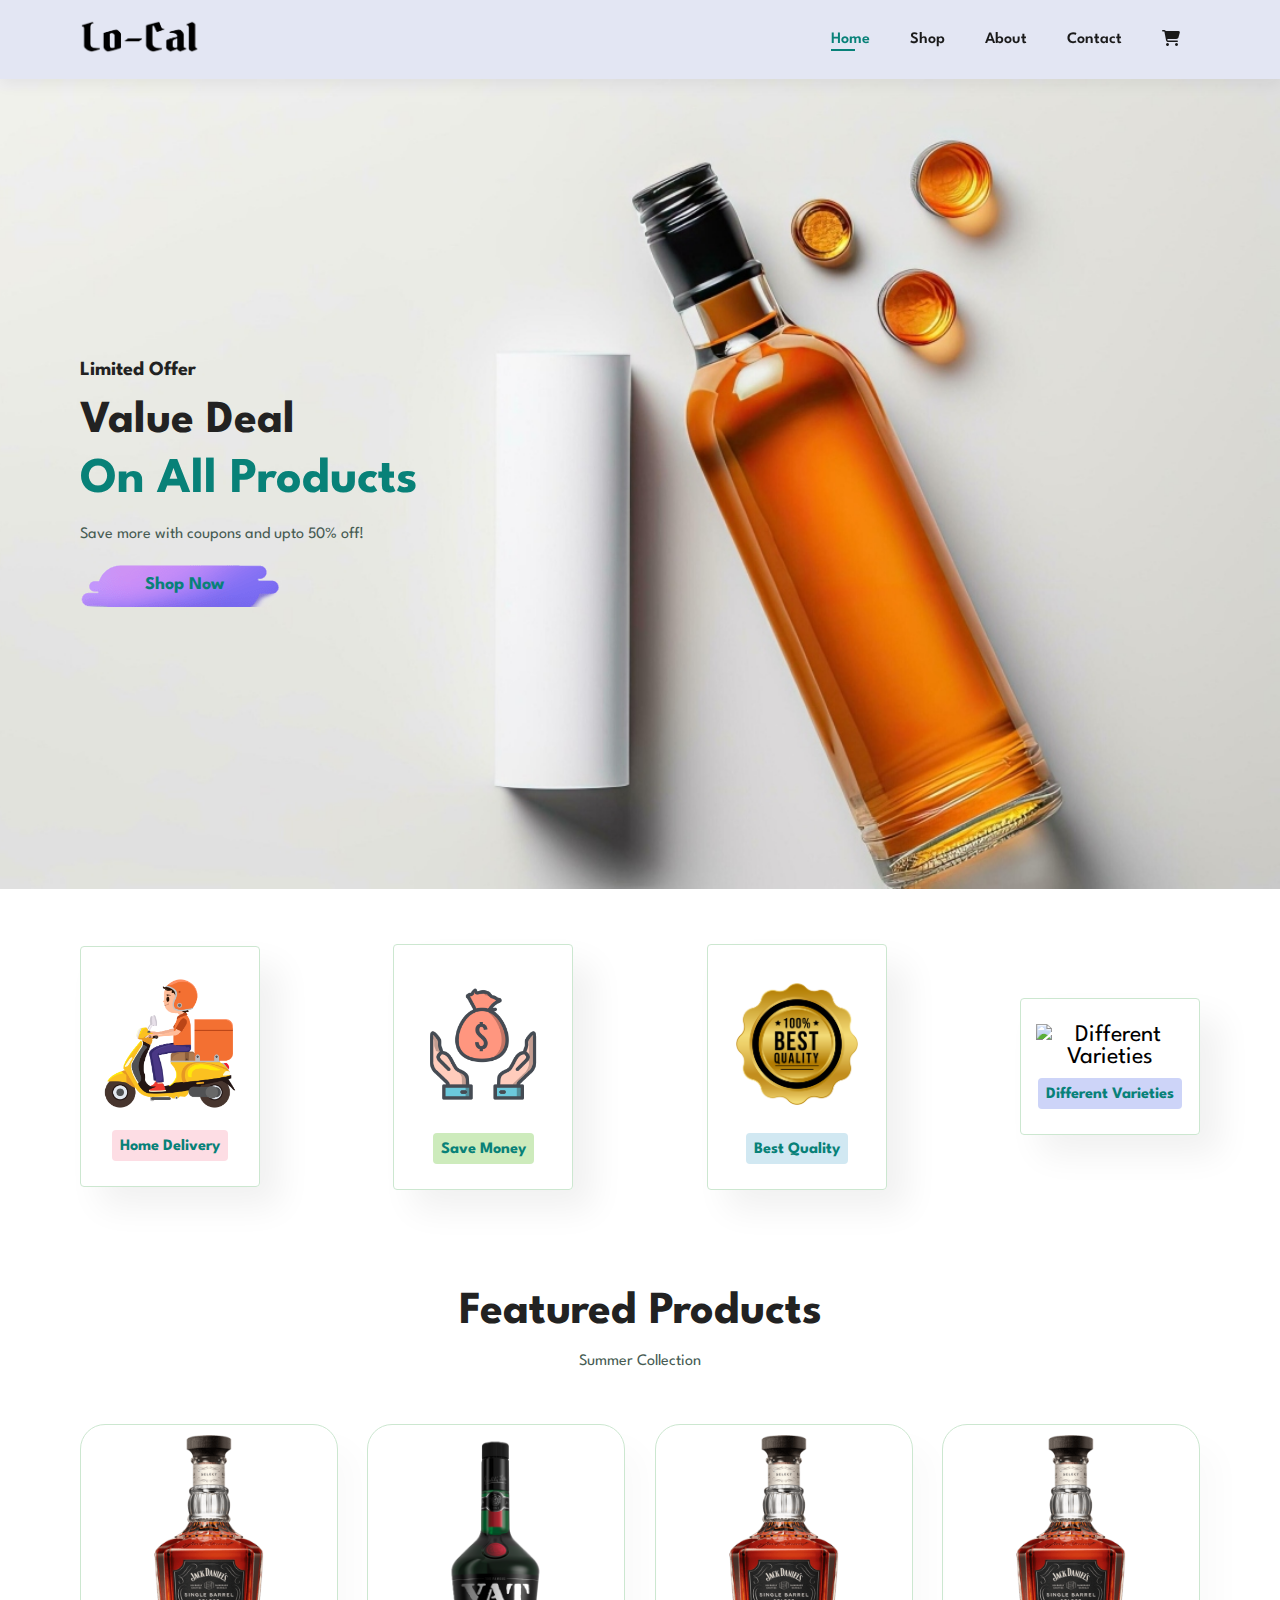
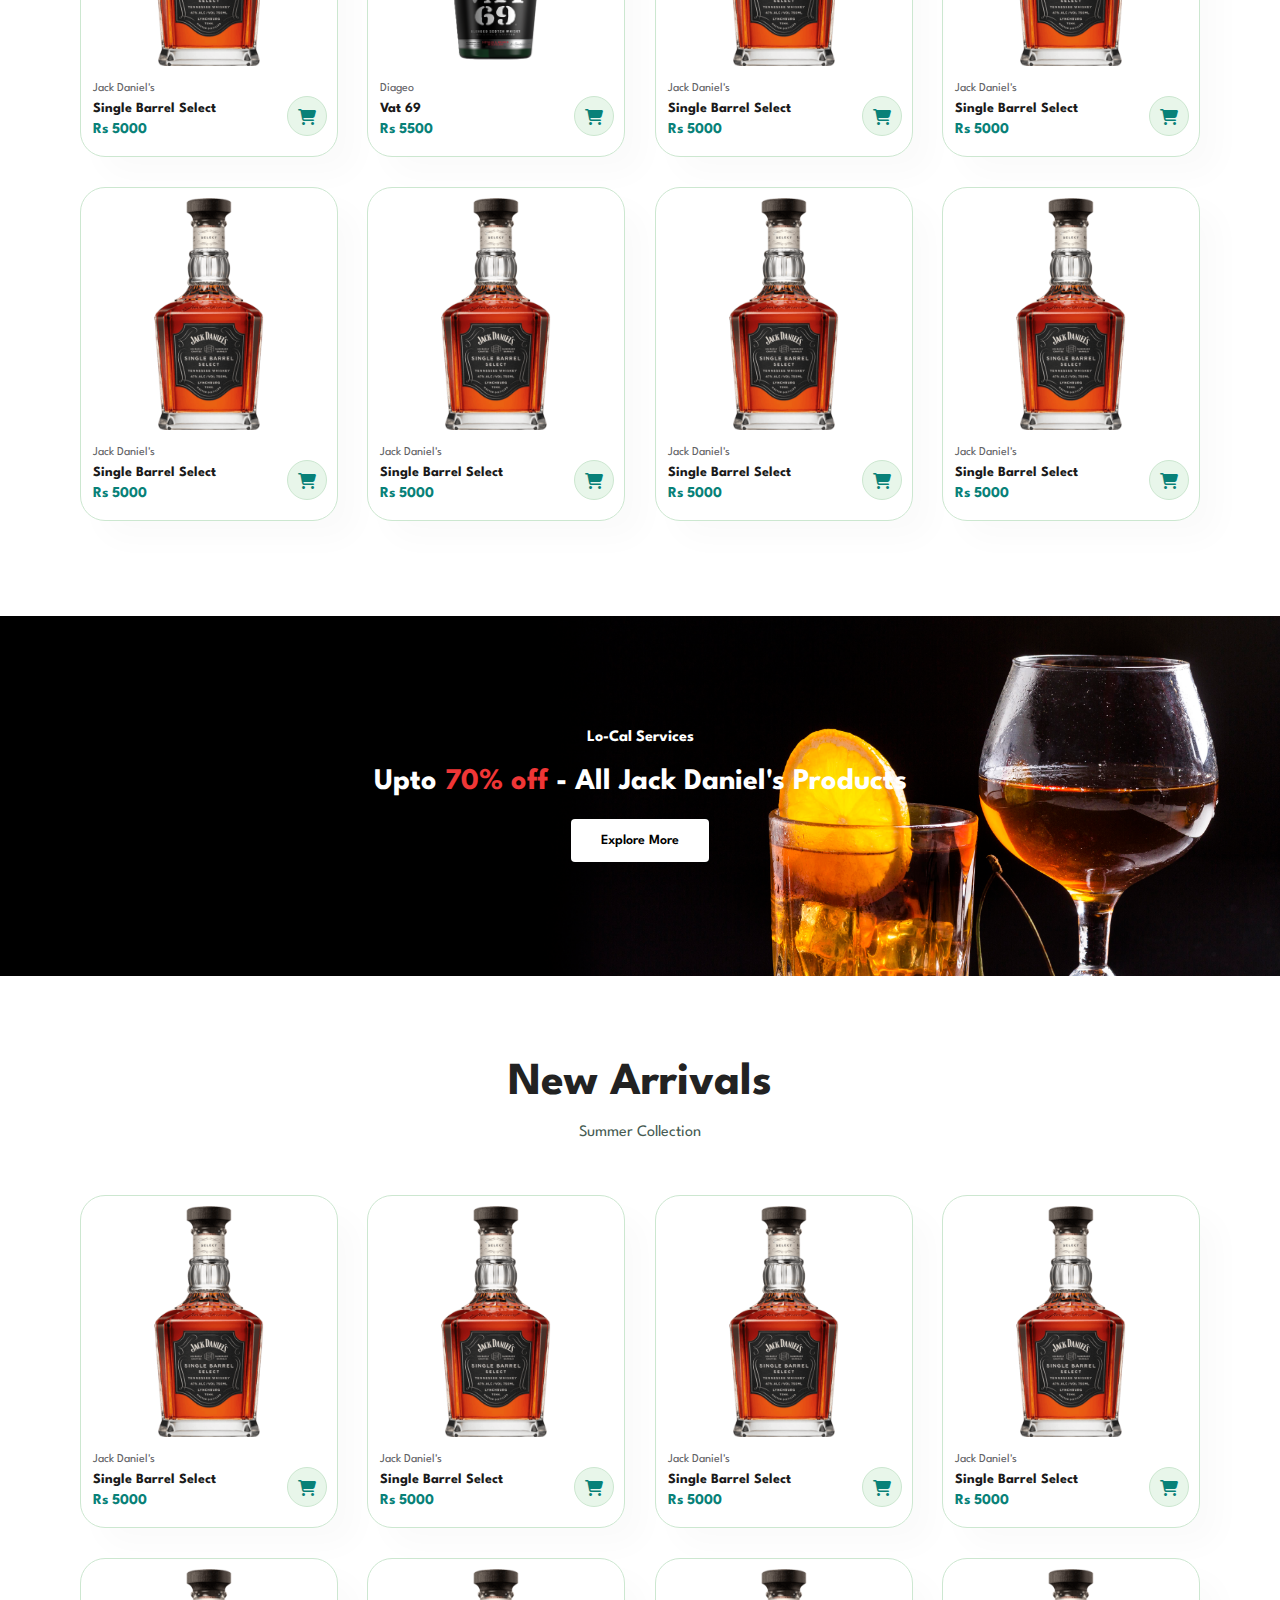
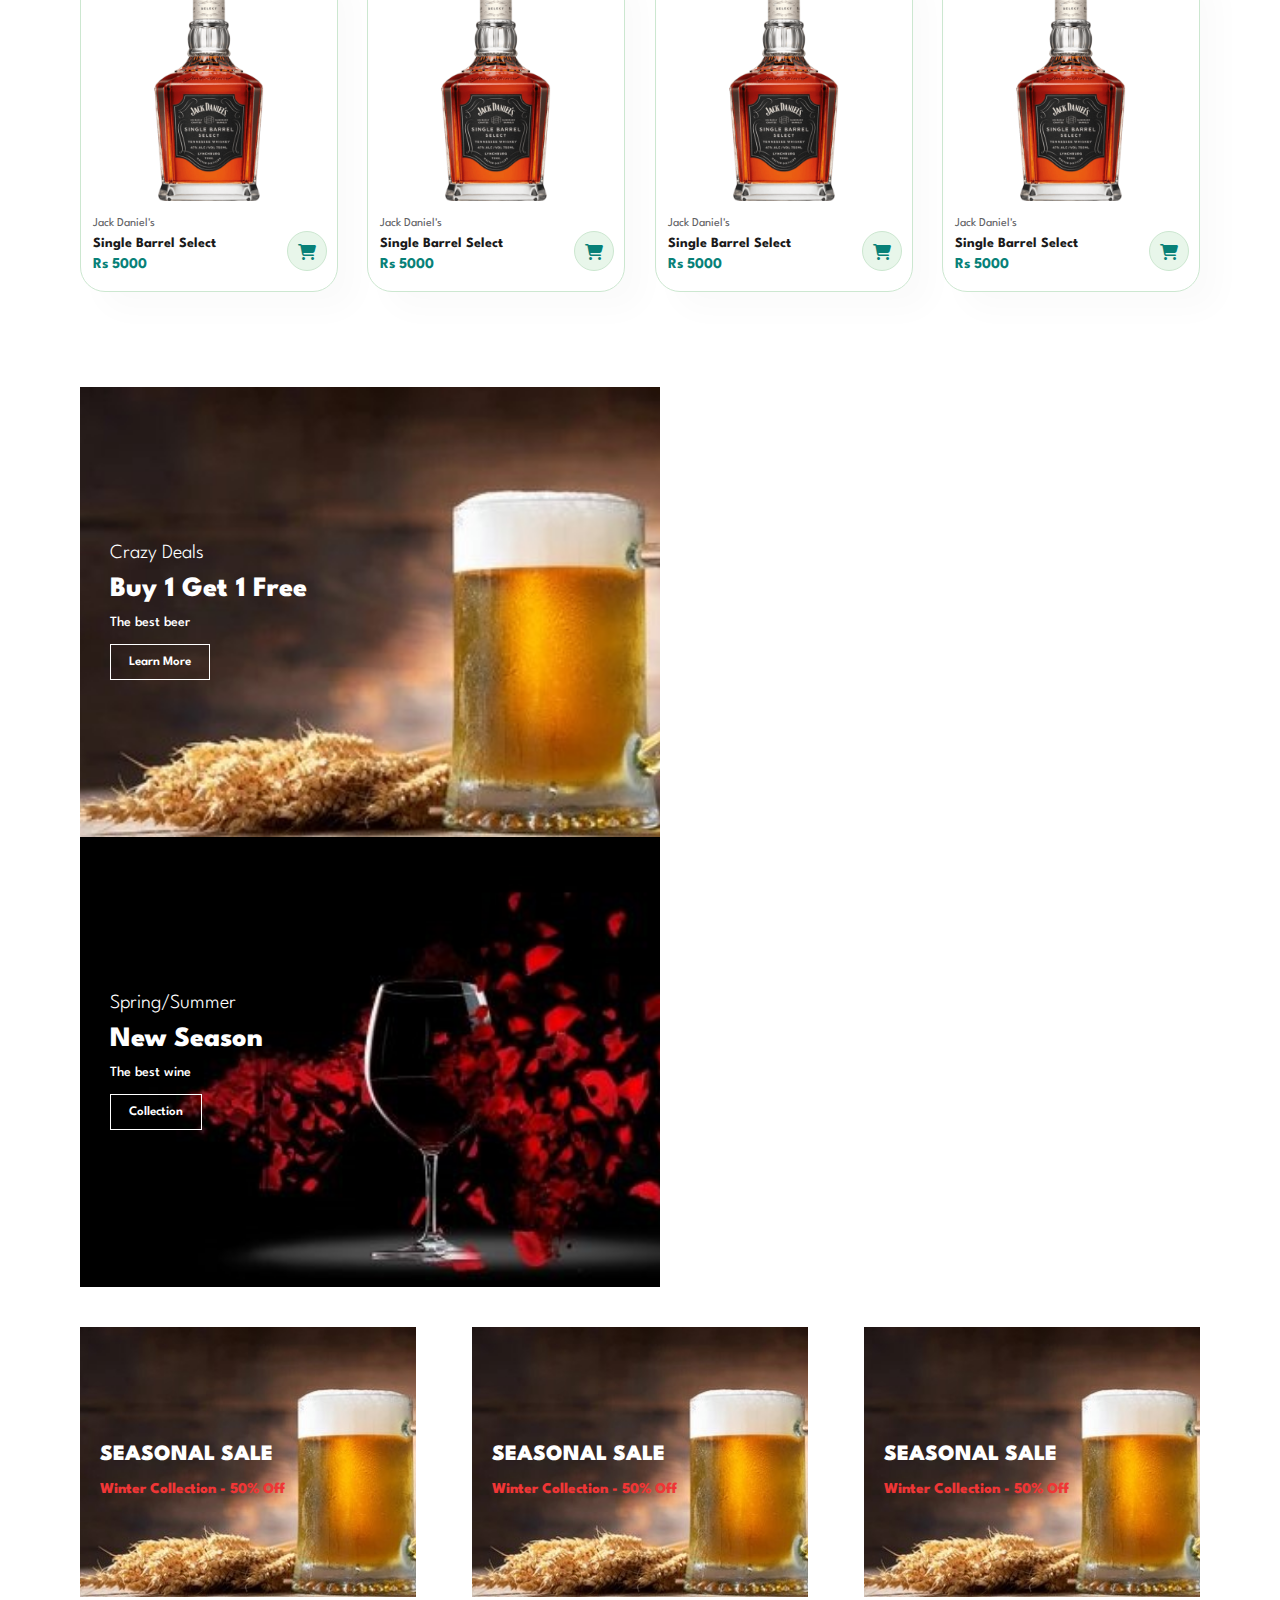
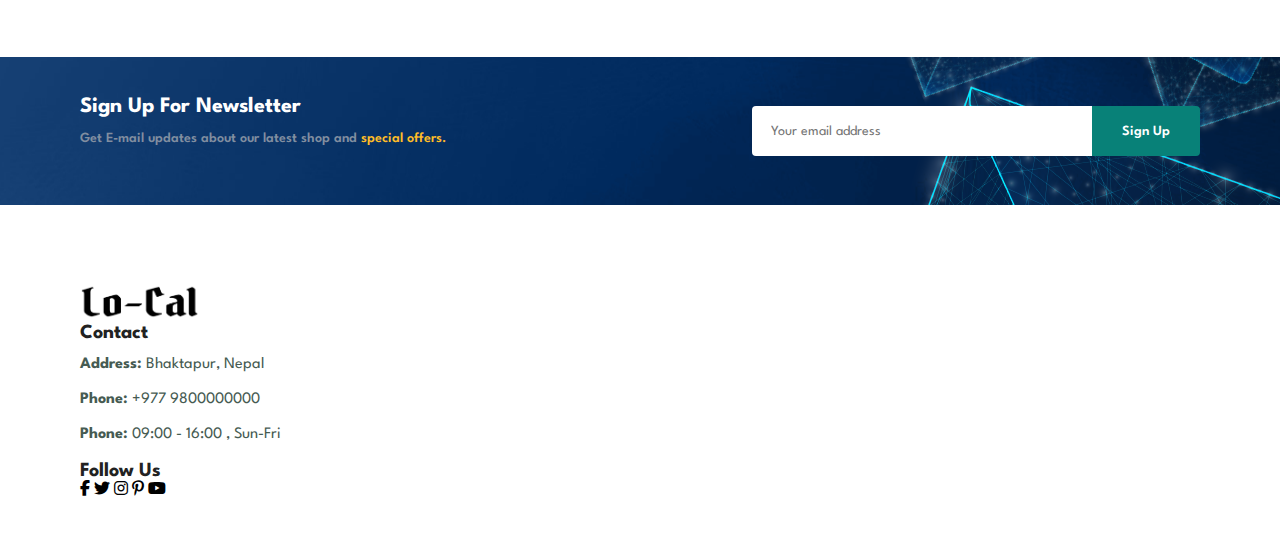
==== commit 4a45a82b: "lo-cal" ====
--- a/e-com/index.html
+++ b/e-com/index.html
@@ -228,8 +228,51 @@
             <button class="white">Collection</button>
         </div>
     </section>
-
-
-    
+    <!-- Text Banner -->
+     <section id="text-banner">
+        <div class="banner-box">
+            <h2>SEASONAL SALE</h2>
+            <h3>Winter Collection - 50% Off</h3>
+        </div>
+        <div class="banner-box">
+            <h2>SEASONAL SALE</h2>
+            <h3>Winter Collection - 50% Off</h3>
+        </div>
+        <div class="banner-box">
+            <h2>SEASONAL SALE</h2>
+            <h3>Winter Collection - 50% Off</h3>
+        </div>
+     </section>
+     <!-- NewsLetter -->
+      <section id="newsletter" class="section-p1 section-m1">
+        <div class="newstext">
+            <h4>Sign Up For Newsletter</h4>
+            <p>Get E-mail updates about our latest shop and <span>special offers.</span></p>
+        </div>
+        <div class="form">
+            <input type="text" placeholder="Your email address">
+            <button class="normal">Sign Up</button>
+        </div>
+      </section>
+    <!-- Footer -->
+     <footer class="section-p1">
+        <div class="col">
+            <img src="assets/images/logo.png" alt="Logo">
+            <h4>Contact</h4>
+            <p><strong>Address:</strong> Bhaktapur, Nepal</p>
+            <p><strong>Phone:</strong> +977 9800000000</p>
+            <p><strong>Phone:</strong> 09:00 - 16:00 , Sun-Fri</p>
+            <div class="follow">
+                <h4>Follow Us</h4>
+                <div class="icon">
+                    <i class="fab fa-facebook-f"></i>
+                    <i class="fab fa-twitter"></i>
+                    <i class="fab fa-instagram"></i>
+                    <i class="fab fa-pinterest-p"></i>
+                    <i class="fab fa-youtube"></i>
+                </div>
+            </div>
+        </div>
+     </footer>
 </body>
 </html>--- a/e-com/style.css
+++ b/e-com/style.css
@@ -44,7 +44,7 @@
 }
 
 .section-m1{
-    padding: 40px 0;
+    margin: 40px 0;
 }
 
 button.normal{
@@ -319,6 +319,7 @@
     color: #fff;
 }
 
+/* Small Banner */
 #sm-banner{
     display: flex;
     justify-content: space-between;
@@ -334,6 +335,7 @@
     min-width: 580px;
     height: 50vh;
     background-size: cover;
+    background-position: center;
     padding: 30px;
 }
 
@@ -363,4 +365,94 @@
 #sm-banner button:hover{
     background-color: #088178;
     border: 1px solid #088178;
+}
+/* Small Text Banner */
+
+#text-banner{
+    display: flex;
+    justify-content: space-between;
+    flex-wrap: wrap;
+    padding: 0 80px;
+}
+
+#text-banner .banner-box{
+    display: flex;
+    flex-direction: column;
+    justify-content: center;
+    align-items: flex-start;
+    background-image: url("assets/images/b2.jpg");
+    min-width: 30%;
+    height: 30vh;
+    background-size: cover;
+    background-position: center;
+    padding: 20px;
+    margin-bottom: 20px;
+}
+
+#text-banner h2{
+    color: #fff;
+    font-weight: 900;
+    font-size: 22px;
+}
+
+#text-banner h3{
+    color: #ef3636;
+    font-weight: 800;
+    font-size: 15px;
+}
+
+#newsletter{
+    display: flex;
+    justify-content: space-between;
+    align-items: center;
+    flex-wrap: wrap;
+    background-image: url("assets/images/b4.jpg");
+    background-repeat: no-repeat;
+    background-position: 20% 30%;
+    background-color: #041e42;
+}
+
+#newsletter h4  {
+    font-size: 22px;
+    font-weight: 700;
+    color: #fff;
+}
+
+#newsletter p {
+    font-size: 14px;
+    font-weight: 600;
+    color: #818ea0;
+}
+
+#newsletter p span{
+    color: #ffbd27;
+}
+
+#newsletter .form{
+    display: flex;
+    width: 40%;
+}
+
+#newsletter input{
+    height: 3.125rem;
+    padding: 0 1.25em;
+    font-size: 14px;
+    width: 100%;
+    border: 1px solid transparent;
+    border-radius: 4px;
+    outline: none;
+    border-top-right-radius: 0;
+    border-bottom-right-radius: 0;
+}
+
+#newsletter button{
+    background-color: #088178;
+    color: #fff;
+    white-space: nowrap;
+    border-top-left-radius: 0;
+    border-bottom-left-radius: 0;
+}
+
+.col img{
+    width: 120px;
 }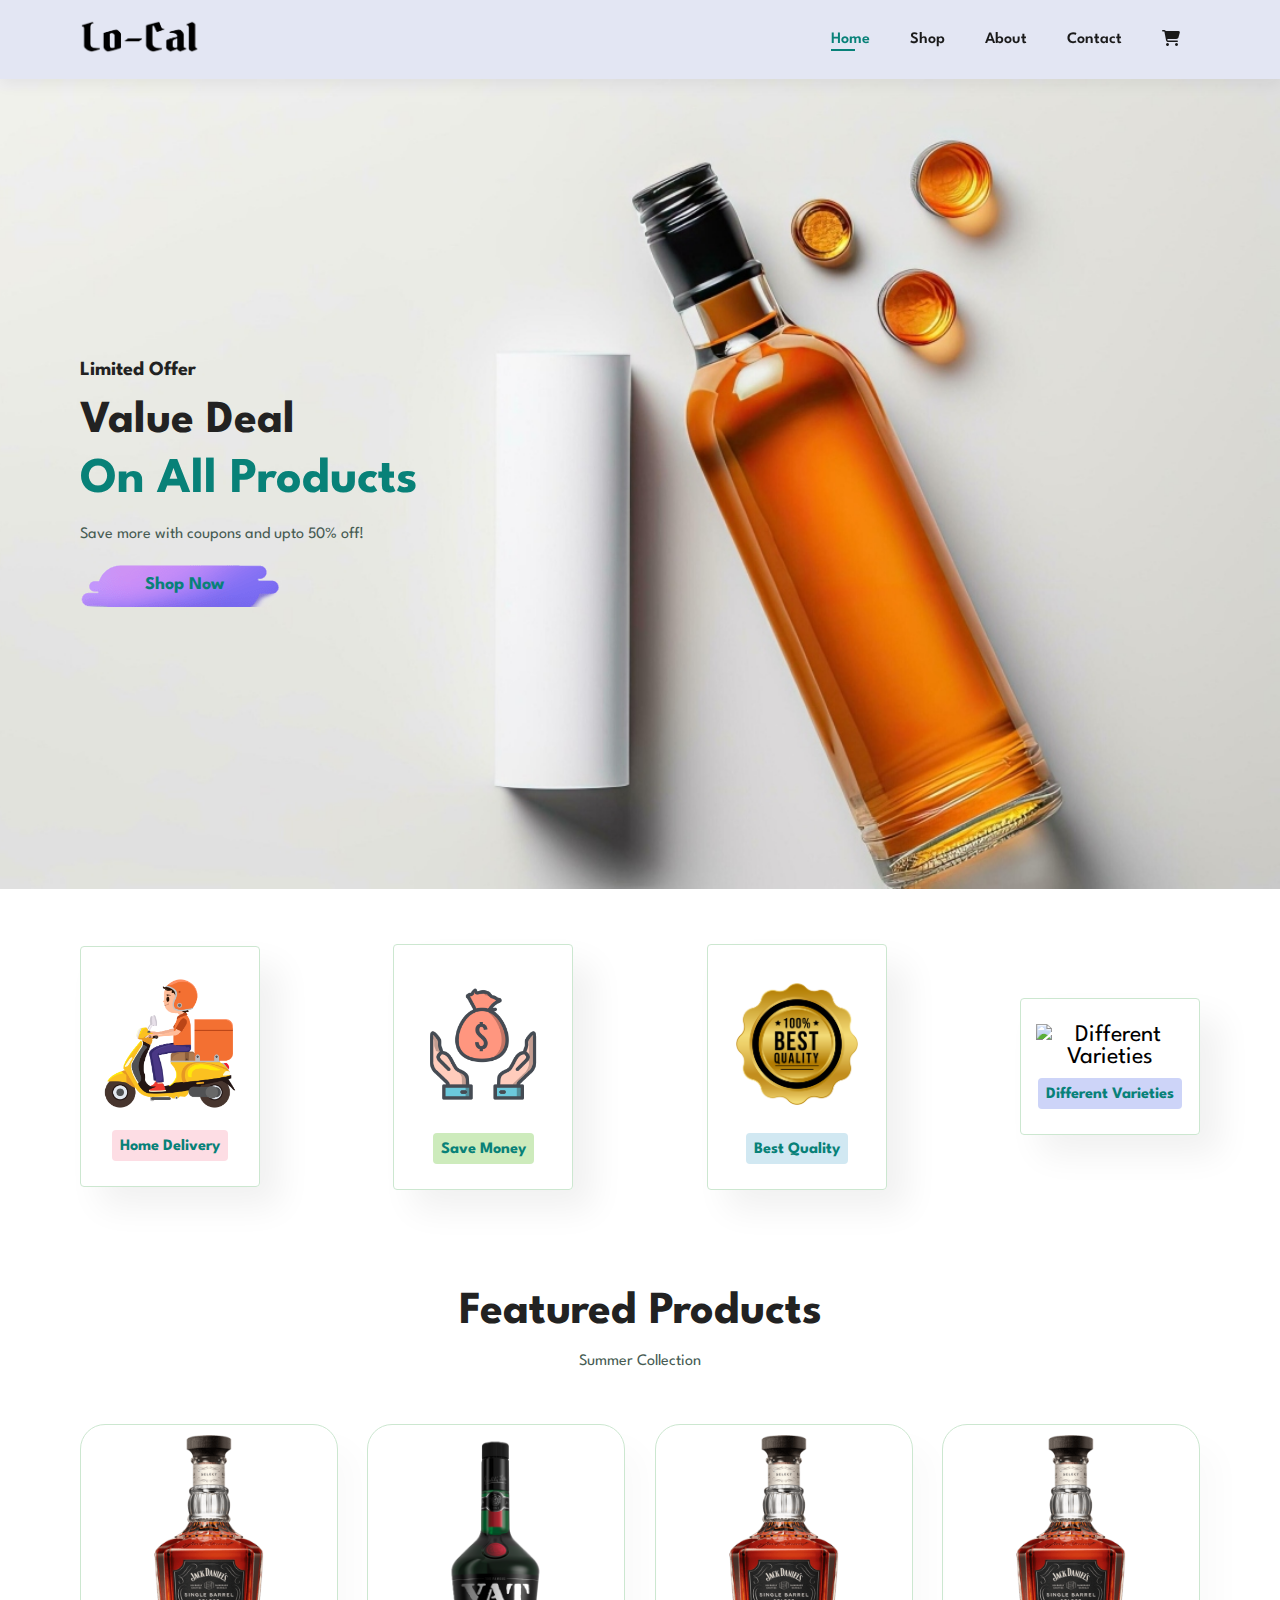
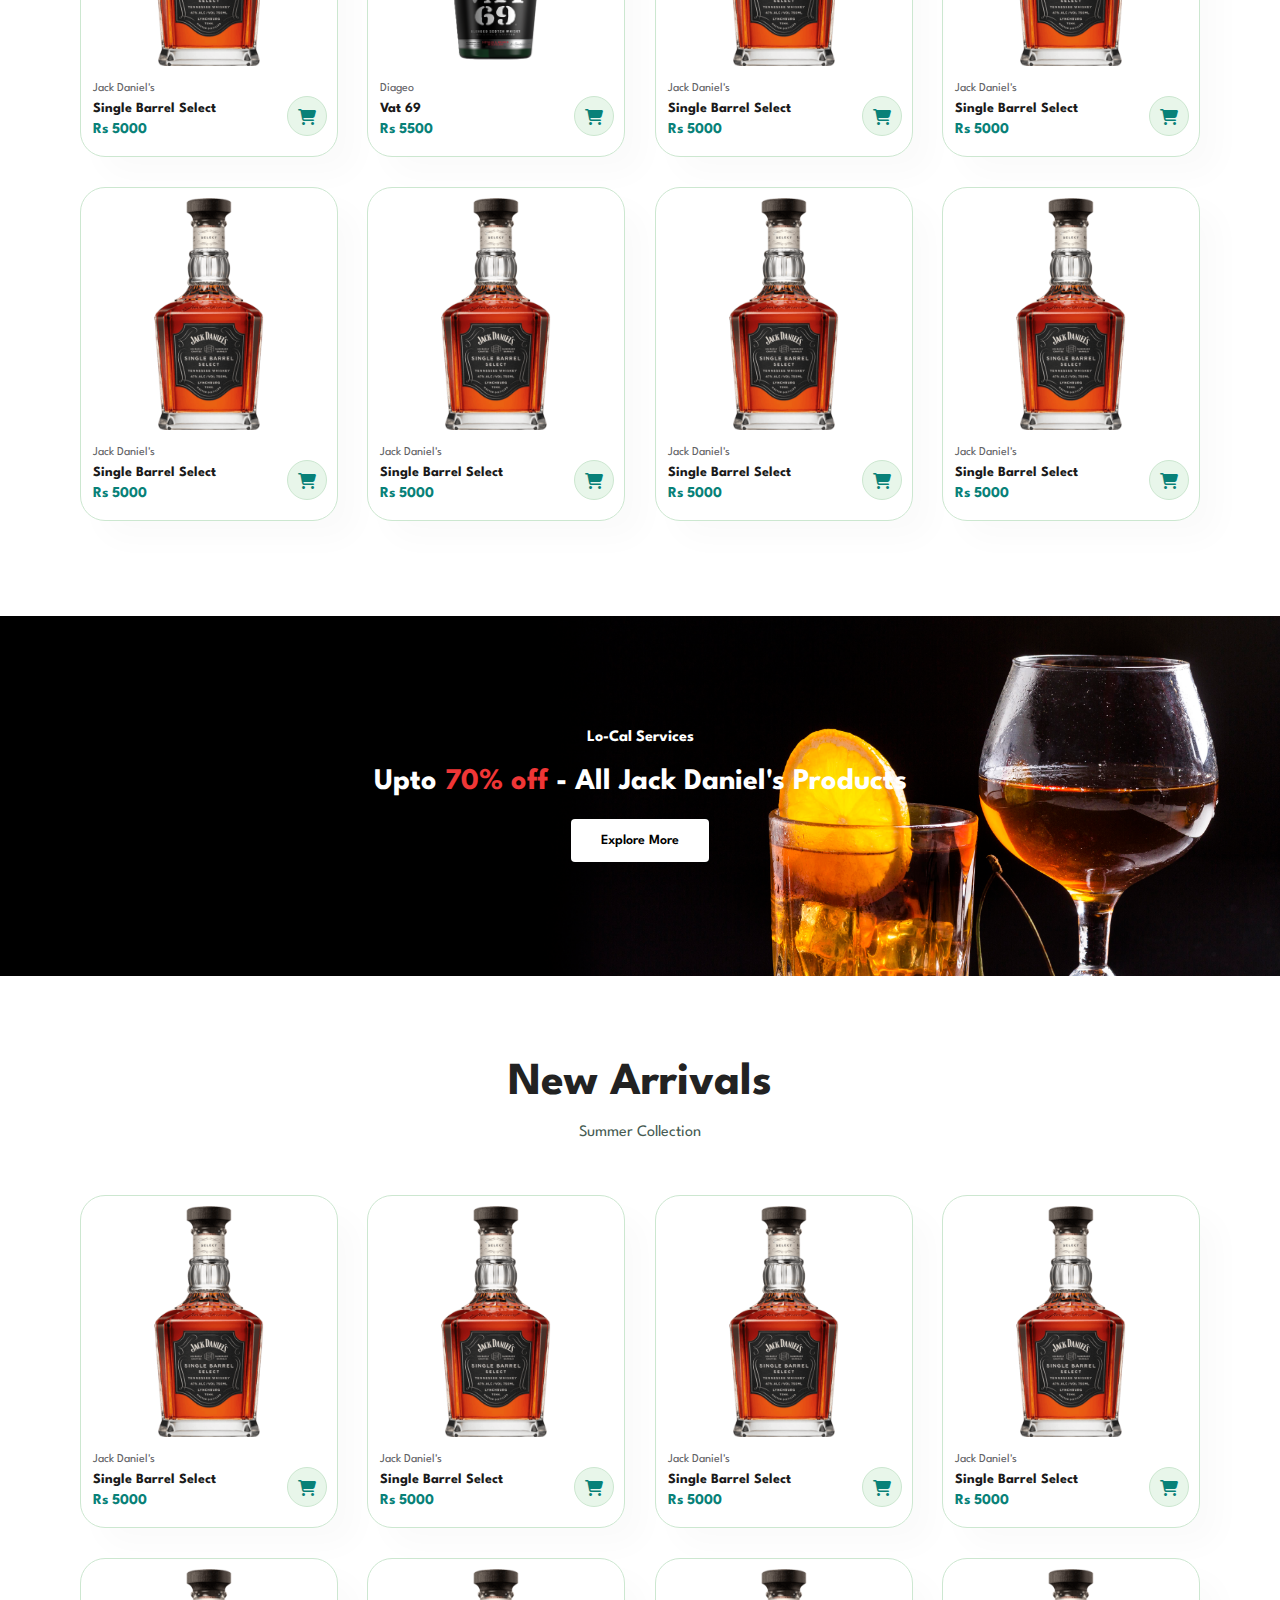
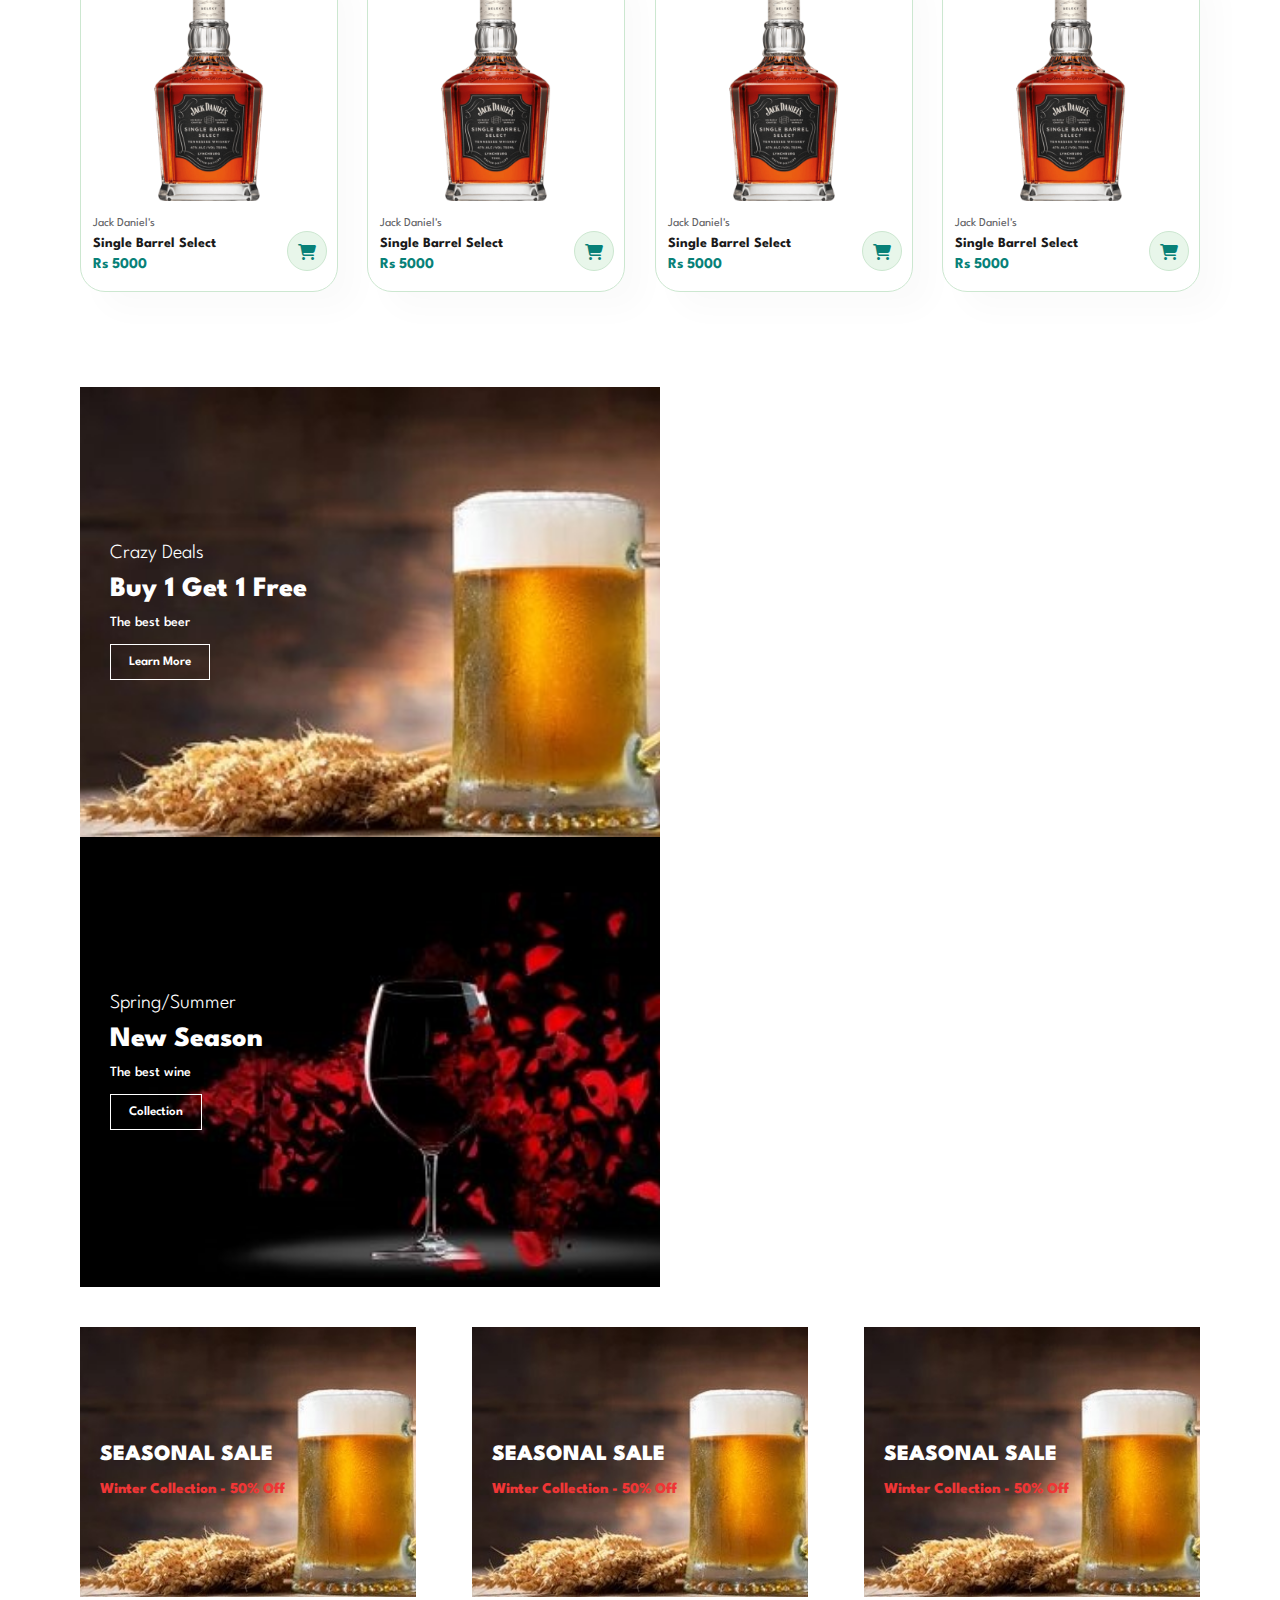
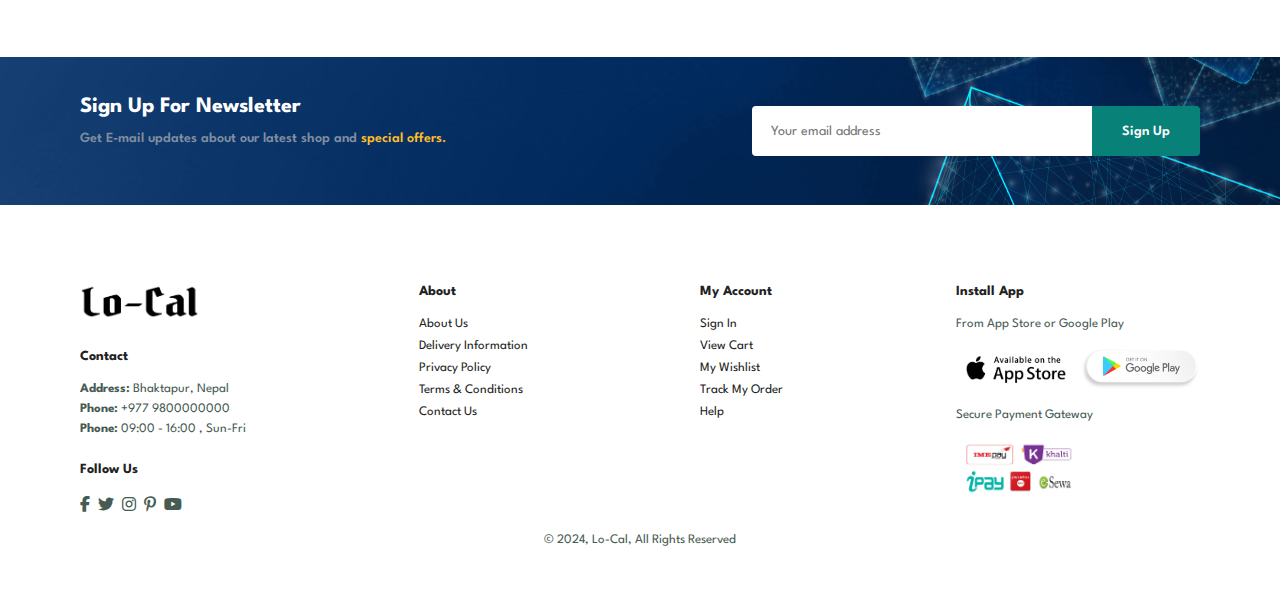
==== commit c82712c5: "lo-cal" ====
--- a/e-com/index.html
+++ b/e-com/index.html
@@ -21,6 +21,10 @@
                 <li><a href="cart.html"><i class="fa-solid fa-cart-shopping"></i></a></li>
             </ul>
         </div>
+        <div id="mobile">
+            <a href="cart.html"><i class="fa-solid fa-cart-shopping"></i></a>
+            <i id="bar" class="fas fa-outdent"></i>
+        </div>
     </section>
     <!-- Hero Section -->
     <section id="hero">
@@ -257,7 +261,7 @@
     <!-- Footer -->
      <footer class="section-p1">
         <div class="col">
-            <img src="assets/images/logo.png" alt="Logo">
+            <img class="logo" src="assets/images/logo.png" alt="Logo">
             <h4>Contact</h4>
             <p><strong>Address:</strong> Bhaktapur, Nepal</p>
             <p><strong>Phone:</strong> +977 9800000000</p>
@@ -273,6 +277,37 @@
                 </div>
             </div>
         </div>
+        <div class="col">
+            <h4>About</h4>
+            <a href="#">About Us</a>
+            <a href="#">Delivery Information</a>
+            <a href="#">Privacy Policy</a>
+            <a href="#">Terms & Conditions</a>
+            <a href="#">Contact Us</a>
+        </div>
+        <div class="col">
+            <h4>My Account</h4>
+            <a href="#">Sign In</a>
+            <a href="#">View Cart</a>
+            <a href="#">My Wishlist</a>
+            <a href="#">Track My Order</a>
+            <a href="#">Help</a>
+        </div>
+        <div class="col install">
+            <h4>Install App</h4>
+            <p>From App Store or Google Play</p>
+            <div class="row">
+                <img src="assets/images/app.png" alt="App Store">
+                <img src="assets/images/play.png" alt="Google Play">
+            </div>
+            <p>Secure Payment Gateway</p>
+            <img src="assets/images/pay.jpg" alt="Payment Info">
+        </div>
+        <div class="copyright">
+            <p>&copy; 2024, Lo-Cal, All Rights Reserved</p>
+        </div>
      </footer>
+
+     <script src="script.js"></script>
 </body>
 </html>--- a/e-com/style.css
+++ b/e-com/style.css
@@ -127,6 +127,11 @@
     left: 20px;
 }
 
+#mobile {
+    display: none;
+    align-items: center;
+}
+
 /* Home Page */
 #hero{
     background: url("assets/images/hero.jpg");
@@ -455,4 +460,95 @@
 
 .col img{
     width: 120px;
+}
+
+/* Footer */
+footer{
+    display: flex;
+    flex-wrap: wrap;
+    justify-content: space-between;
+}
+
+footer .col{
+    display: flex;
+    flex-direction: column;
+    align-items: flex-start;
+    margin-bottom: 20px;
+}
+
+footer .logo{
+    margin-bottom: 30px;
+}
+
+footer h4{
+    font-size: 14px;
+    padding-bottom: 20px;
+}
+
+footer p{
+    font-size: 13px;
+    margin: 0 0 8px 0;
+}
+
+footer a{
+    font-size: 13px;
+    text-decoration: none;
+    color: #222;
+    margin-bottom: 10px;
+}
+
+footer .follow{
+    margin-top: 20px;
+}
+
+footer .follow i{
+    color: #465b52;
+    padding-right: 4px;
+    cursor: pointer;
+}
+
+footer .install img {
+    margin: 10px 0 15px 0;
+}
+
+footer .follow i:hover,
+footer a:hover{
+    color: #088178;
+}
+
+footer .copyright{
+    width: 100%;
+    text-align: center;
+}
+
+/* Media Query */
+@media (max-width: 799px) {
+    #navbar {
+        display: flex;
+        flex-direction: column;
+        align-items: flex-start;
+        justify-content: flex-start;
+        position: fixed;
+        top: 0;
+        right: -300px;
+        height: 100vh;
+        width: 300px;
+        background-color: #e3e6f3;
+        box-shadow: 0 40px 60px rgba(0, 0, 0, 0.1);
+        padding: 80px 0 0 10px;
+    }
+    #navbar .active{
+        right: 0px;
+    }
+    #navbar li{
+        margin-bottom: 25px;
+    }
+    #mobile {
+        display: flex;
+        align-items: center;
+    }
+    #mobile i{
+        color: #1a1a1a;
+        padding-left: 25px;
+    }
 }